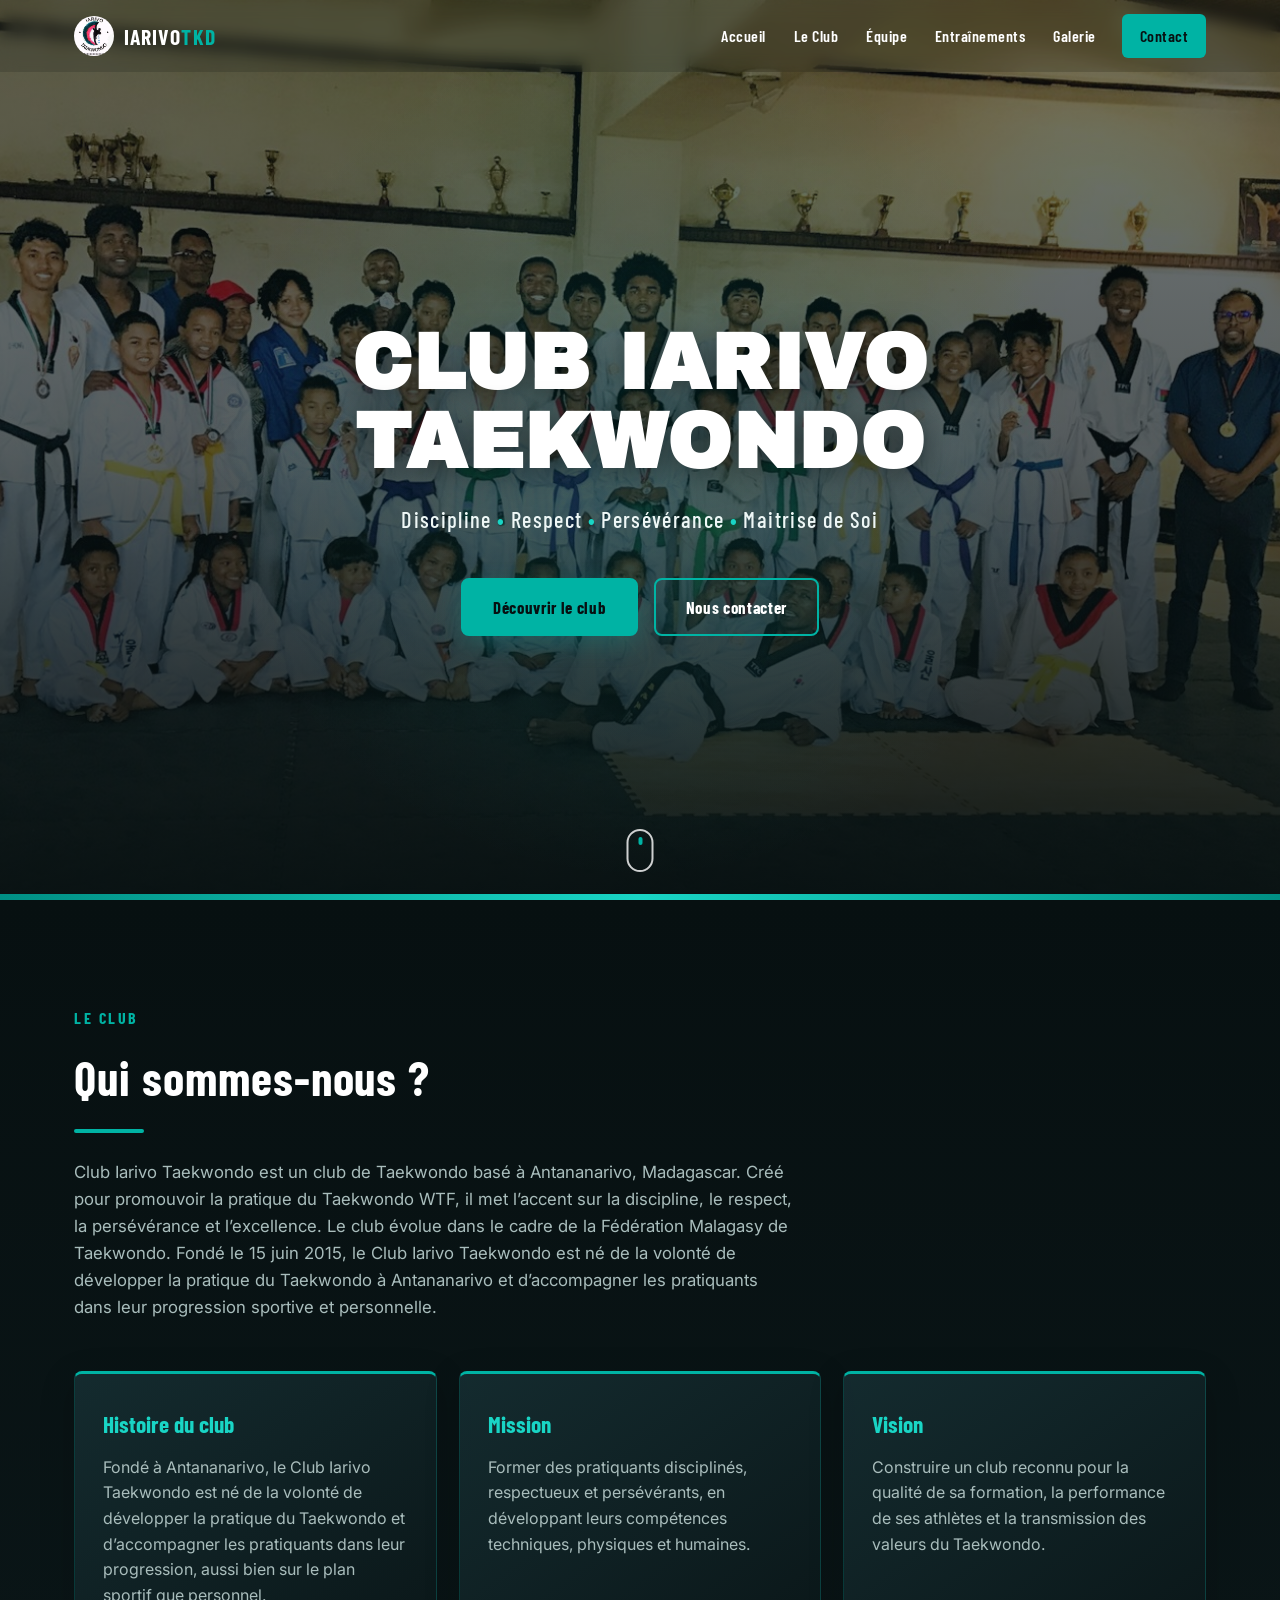
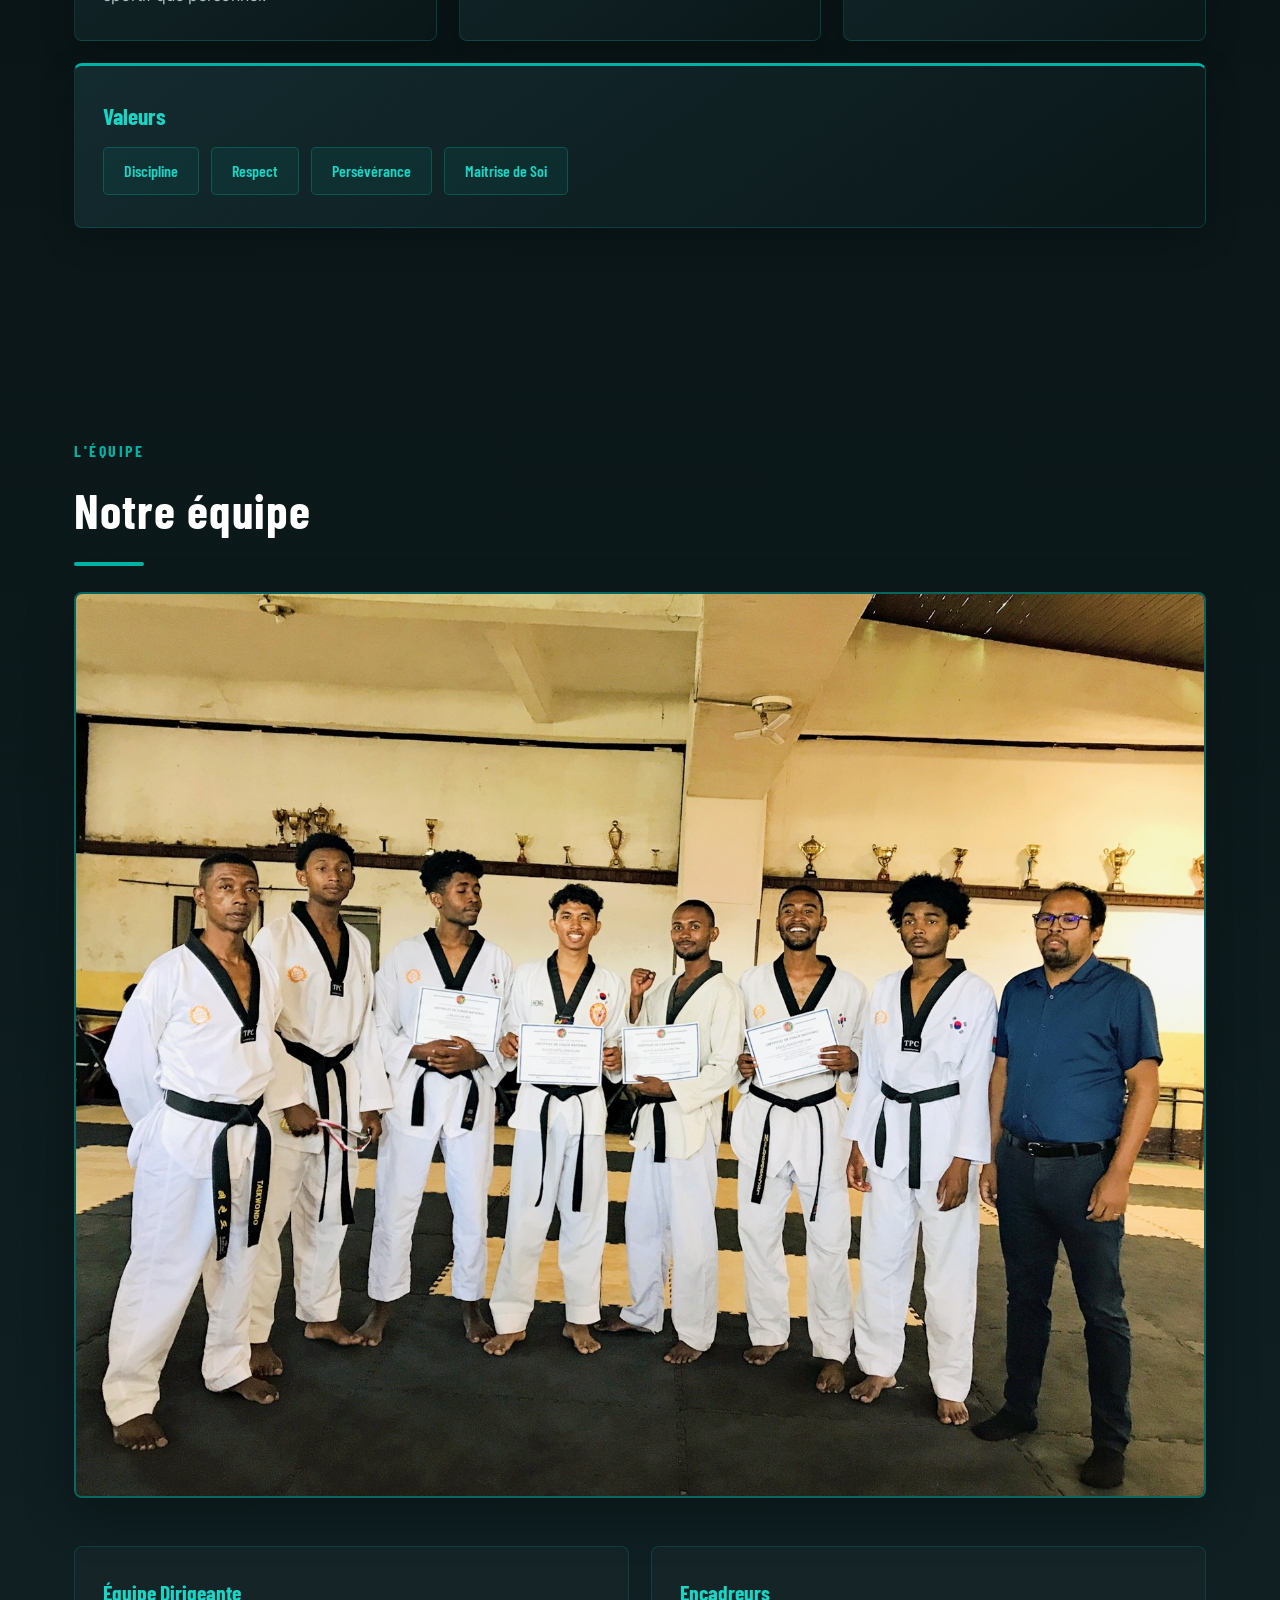
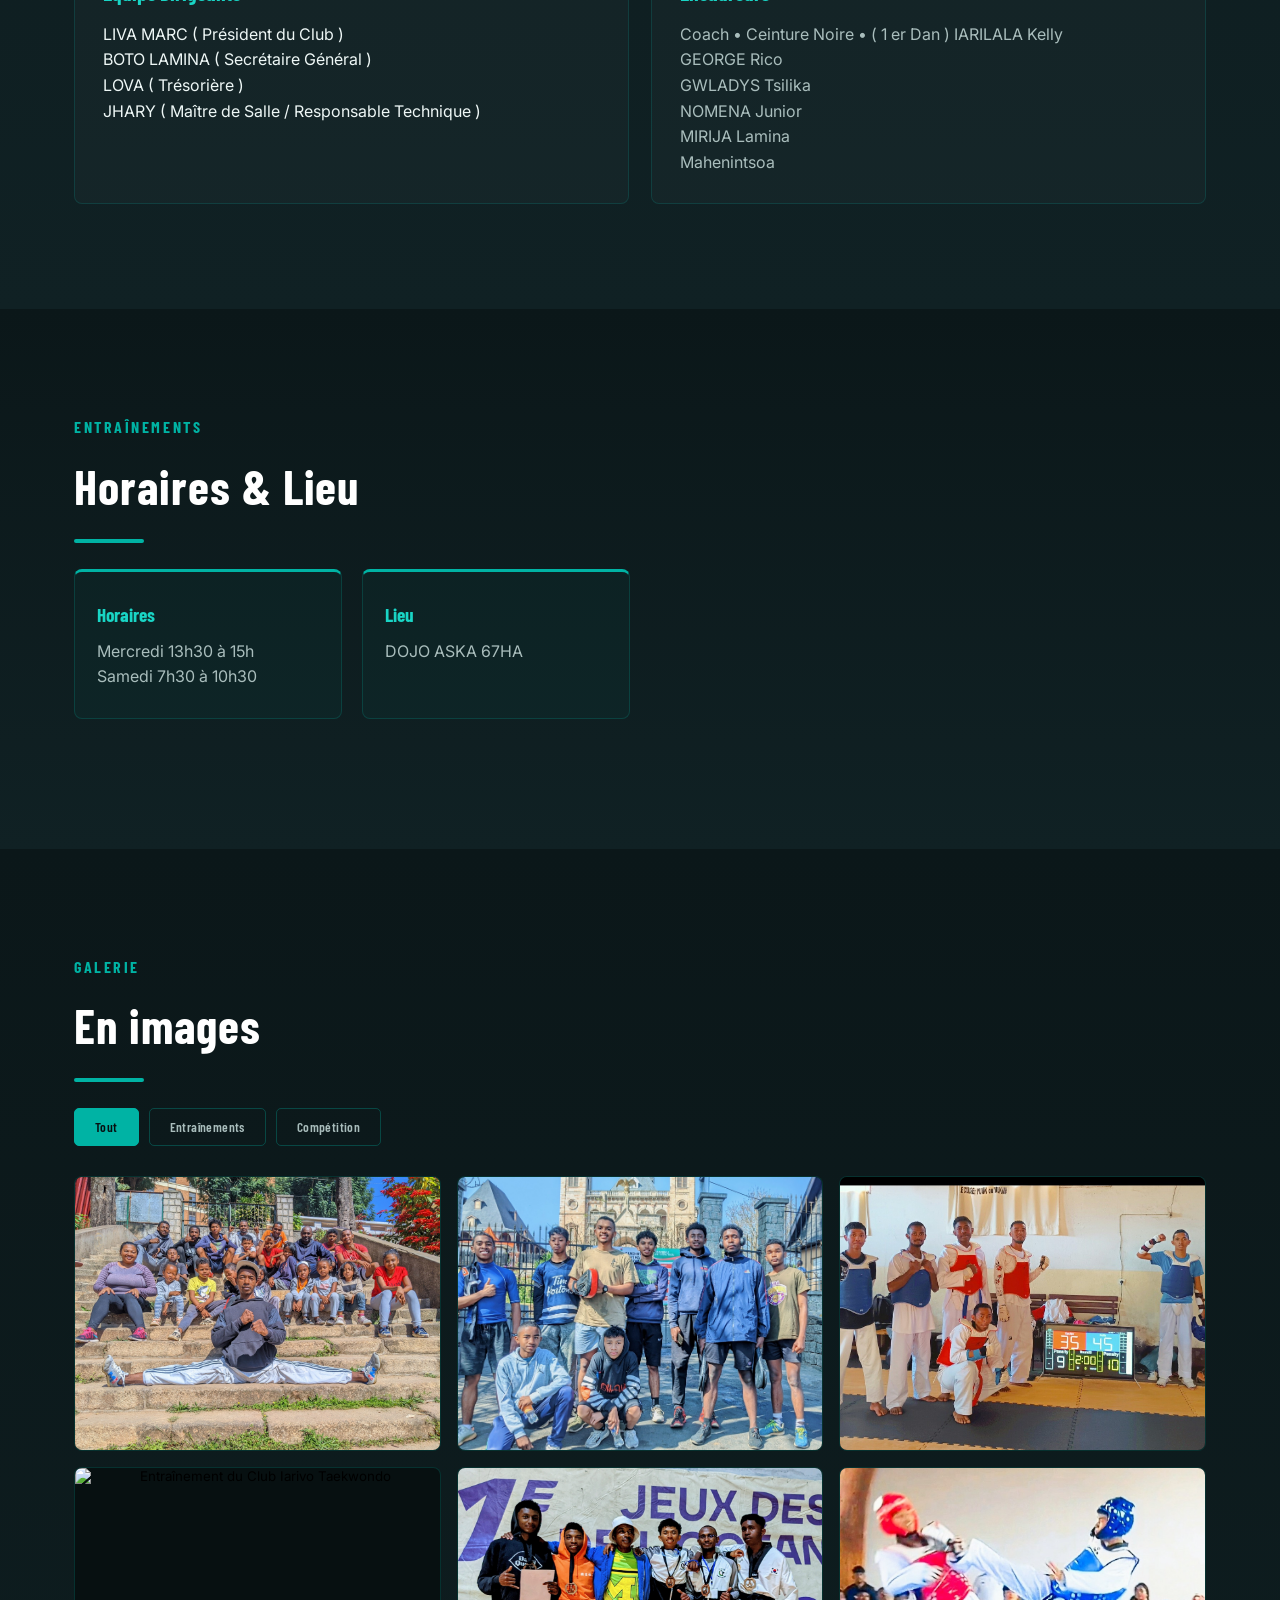
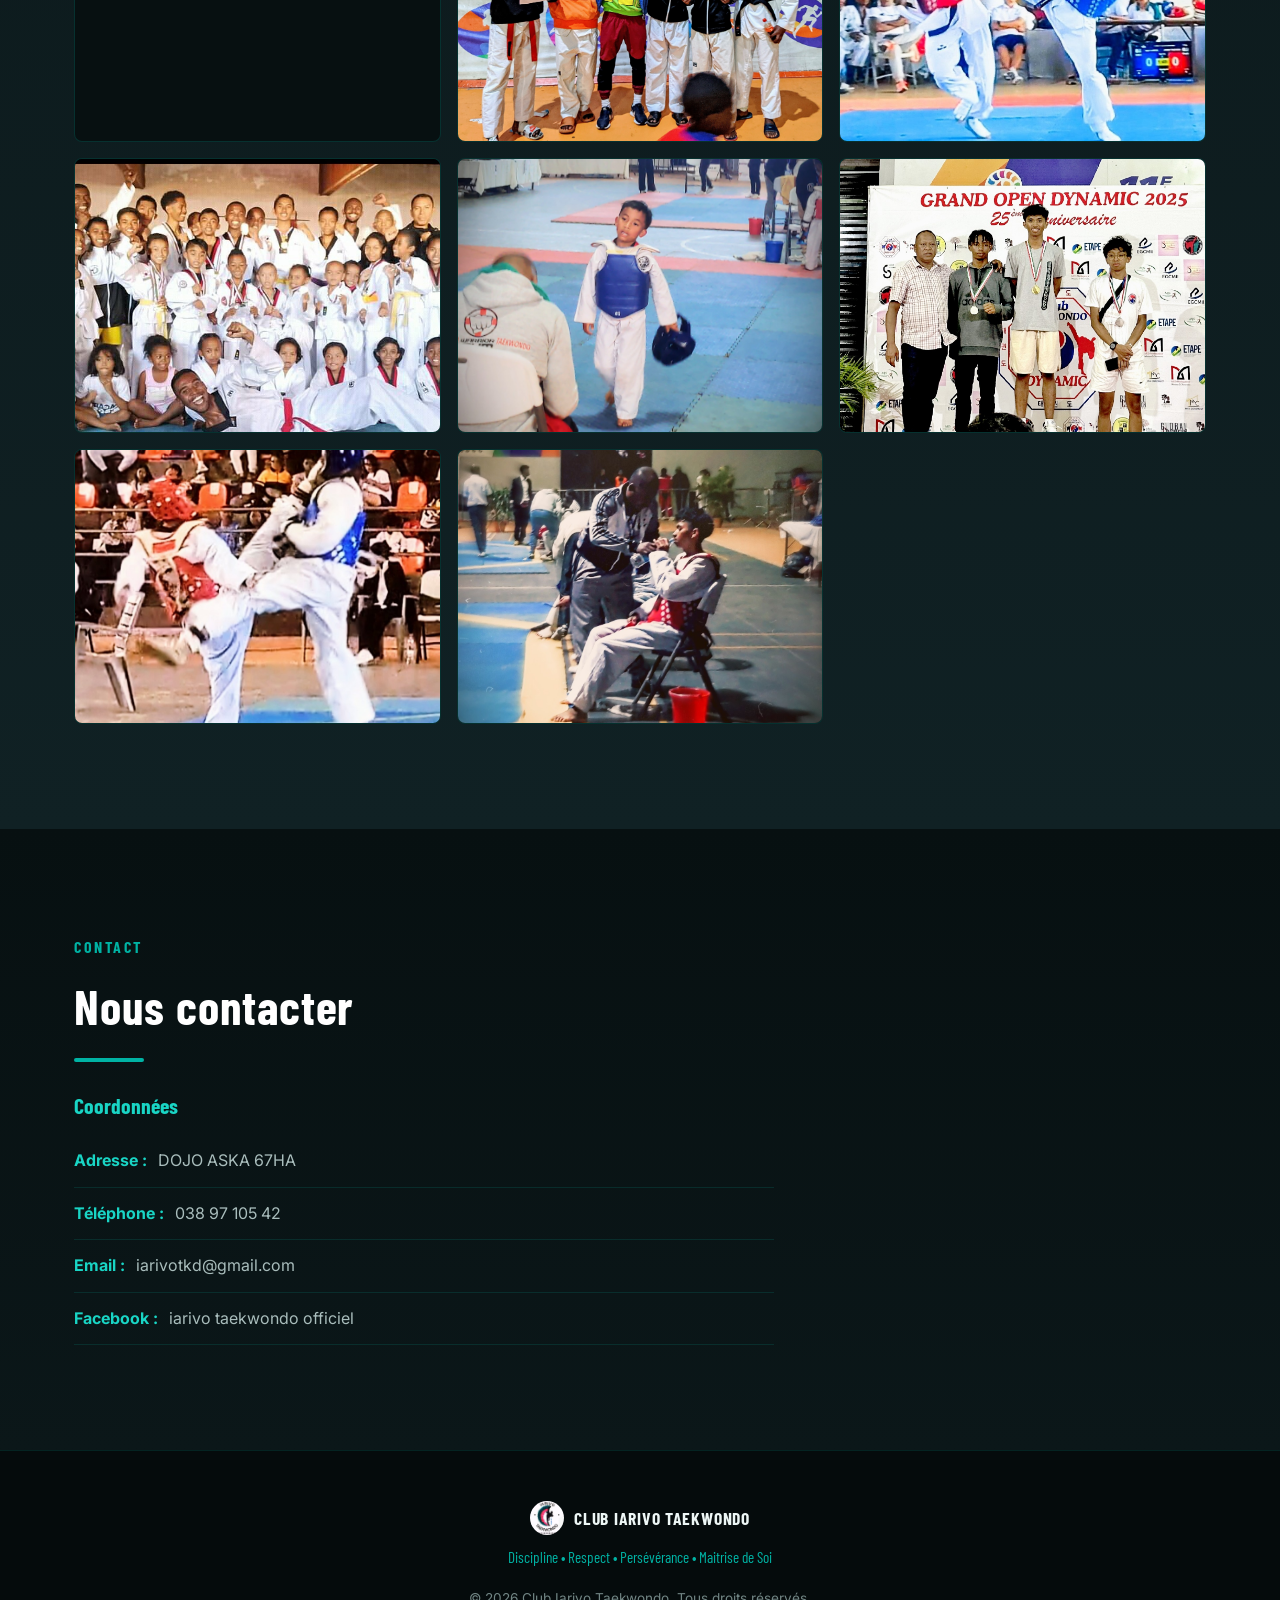
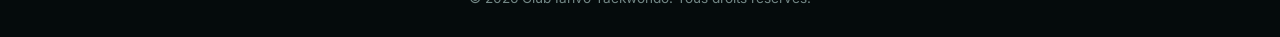
==== index.html @ f0c20f99 "Update index.html" ====
<!DOCTYPE html>
<html lang="fr">

<head>
<meta charset="UTF-8">
<meta name="viewport" content="width=device-width, initial-scale=1.0">
<title>Club Iarivo Taekwondo — Discipline, Respect, Persévérance, Excellence</title>
<meta name="description" content="Club Iarivo Taekwondo : entraînements, équipe et galerie. Discipline • Respect • Persévérance • Excellence.">
<link rel="icon" type="image/png" href="images/logo.png">
<link rel="preconnect" href="https://fonts.googleapis.com">
<link rel="preconnect" href="https://fonts.gstatic.com" crossorigin>
<link href="https://fonts.googleapis.com/css2?family=Archivo+Black&family=Barlow+Condensed:wght@500;600;700&family=Inter:wght@400;500;600;700&display=swap" rel="stylesheet">
<link rel="stylesheet" href="index.css">
</head>

<body>

<!-- ================= NAVBAR ================= -->
<header class="navbar" id="navbar">

  <div class="navbar__inner">

    <a href="#accueil" class="navbar__brand">
      <img src="logo.jpg" alt="Logo Club Iarivo Taekwondo" class="navbar__logo">
      <span>IARIVO<em>TKD</em></span>
    </a>

    <nav class="navbar__nav" id="navMenu">
      <a href="#accueil" class="nav-link">Accueil</a>
      <a href="#club" class="nav-link">Le Club</a>
      <a href="#equipe" class="nav-link">Équipe</a>
      <a href="#entrainements" class="nav-link">Entraînements</a>
      <a href="#galerie" class="nav-link">Galerie</a>
      <a href="#contact" class="nav-link nav-link--cta">Contact</a>
    </nav>

    <button
      class="navbar__toggle"
      id="navToggle"
      aria-label="Ouvrir le menu"
      aria-expanded="false"
      aria-controls="navMenu"
    >
      <span></span>
      <span></span>
      <span></span>
    </button>

  </div>

</header>

<!-- ================= ACCUEIL ================= -->
<section id="accueil" class="hero">

  <div class="hero__media">
    <img
      src="4.jpg"
      alt="Athlète du Club Iarivo Taekwondo"
      class="hero__img"
    >
    <div class="hero__overlay"></div>
    <div class="hero__stripe"></div>
  </div>

  <div class="hero__content">

    
    <h1 class="hero__title">
      CLUB IARIVO<br>
      TAEKWONDO
    </h1>

    <p class="hero__slogan">
      Discipline
      <span>•</span>
      Respect
      <span>•</span>
      Persévérance
      <span>•</span>
      Maitrise de Soi
    </p>

    <div class="hero__actions">
      <a href="#club" class="btn btn--primary">
        Découvrir le club
      </a>

      <a href="#contact" class="btn btn--outline">
        Nous contacter
      </a>
    </div>

  </div>

  <a
    href="#club"
    class="hero__scroll"
    aria-label="Défiler vers la section suivante"
  >
    <span></span>
  </a>

</section>

<!-- ================= LE CLUB ================= -->
<section id="club" class="section">

  <div class="container">

    <p class="eyebrow">Le club</p>

    <h2 class="section__title">
      Qui sommes-nous ?
    </h2>

    <p class="section__lead">
      Club Iarivo Taekwondo est un club de Taekwondo basé à Antananarivo, Madagascar. Créé pour promouvoir la pratique du Taekwondo WTF, il met l’accent sur la discipline, le respect, la persévérance et l’excellence. Le club évolue dans le cadre de la Fédération Malagasy de Taekwondo.
      
                
Fondé le 15 juin 2015, le Club Iarivo Taekwondo est né de la volonté de développer la pratique du Taekwondo à Antananarivo et d’accompagner les pratiquants dans leur progression sportive et personnelle.
    </p>

    <div class="club-grid">

      <article class="club-card">

        <h3 class="club-card__title">
          Histoire du club
        </h3>

        <p>
          Fondé à Antananarivo, le Club Iarivo Taekwondo est né de la volonté de développer la pratique du Taekwondo et d’accompagner les pratiquants dans leur progression, aussi bien sur le plan sportif que personnel.

        </p>

      </article>


      <article class="club-card">

        <h3 class="club-card__title">
          Mission
        </h3>

        <p>
      Former des pratiquants disciplinés, respectueux et persévérants, en développant leurs compétences techniques, physiques et humaines.
        </p>

      </article>


      <article class="club-card">

        <h3 class="club-card__title">
          Vision
        </h3>

        <p>
     Construire un club reconnu pour la qualité de sa formation, la performance de ses athlètes et la transmission des valeurs du Taekwondo.
        </p>

      </article>


      <article class="club-card club-card--wide">

        <h3 class="club-card__title">
          Valeurs
        </h3>

        <ul class="values-list">
          <li>Discipline</li>
          <li>Respect</li>
          <li>Persévérance</li>
          <li>Maitrise de Soi</li>
        </ul>

      </article>

    </div>

  </div>

</section>

<!-- ================= ÉQUIPE ================= -->
<section id="equipe" class="section section--dark">

  <div class="container">

    <p class="eyebrow">L'équipe</p>

    <h2 class="section__title">
      Notre équipe
    </h2>


    <div class="team-photo">

      <img
        src="3.jpg"
        alt="Photo de groupe des membres du Club Iarivo Taekwondo"
      >

    </div>


    <div class="team-grid">

      <div class="team-block">

        <h3 class="team-block__title">
          Équipe Dirigeante
        </h3>

     LIVA MARC  ( Président du Club ) <br>
BOTO LAMINA  ( Secrétaire Général ) <br>
LOVA ( Trésorière ) <br>
JHARY ( Maître de Salle / Responsable Technique )
        </p>

      </div>


      <div class="team-block">

        <h3 class="team-block__title">
          Encadreurs
        </h3>

        <p>
        Coach • Ceinture Noire • ( 1 er Dan )
        IARILALA Kelly <br>
        GEORGE Rico<br>
        GWLADYS Tsilika <br>
        NOMENA Junior<br>
        MIRIJA Lamina <br>
        Mahenintsoa <br>
        </p>

      </div>

    </div>

  </div>

</section>

<!-- ================= ENTRAÎNEMENTS ================= -->
<section id="entrainements" class="section section--dark">

  <div class="container">

    <p class="eyebrow">
      Entraînements
    </p>

    <h2 class="section__title">
      Horaires & Lieu
    </h2>


    <div class="schedule-grid">

      


      <div class="schedule-card">

        <h3 class="schedule-card__title">
          Horaires
        </h3>

        <p>
          Mercredi 13h30 à 15h <br>
          Samedi 7h30 à 10h30
        </p>

      </div>


      <div class="schedule-card">

        <h3 class="schedule-card__title">
          Lieu
        </h3>

        <p>
          DOJO ASKA 67HA 
        </p>

      </div>

    </div>
  

  </div>

</section>

<!-- ================= GALERIE ================= -->
<section id="galerie" class="section section--dark">

  <div class="container">

    <p class="eyebrow">
      Galerie
    </p>

    <h2 class="section__title">
      En images
    </h2>


    <div class="gallery-filters" id="galleryFilters">

      <button
        class="filter-btn is-active"
        data-filter="all"
      >
        Tout
      </button>

      <button
        class="filter-btn"
        data-filter="entrainements"
      >
        Entraînements
      </button>

      

      <button
        class="filter-btn"
        data-filter="competition"
      >
       Compétition
      </button>

    </div>


    <div class="gallery-grid" id="galleryGrid">

      <button
        class="gallery-item"
        data-category="entrainements"
      >

        <img
          src="1.jpg"
          alt="Entraînement du Club Iarivo Taekwondo"
        >

      </button>


      <button
        class="gallery-item"
        data-category="entrainements"
      >

        <img
          src="2.jpg"
          alt="Entraînement du Club Iarivo Taekwondo"
        >

      </button>
      
      
      <button
        class="gallery-item"
        data-category="entrainements"
      >

        <img
          src="7.jpg"
          alt="Entraînement du Club Iarivo Taekwondo"
        >

      </button>

   <button
        class="gallery-item"
        data-category="entrainements"
      >

        <img
          src="8.jpg"
          alt="Entraînement du Club Iarivo Taekwondo"
        >

      </button>
   
   



      <button
        class="gallery-item"
        data-category="competition"
      >

        <img
          src="6.jpg"
          alt="competition du Club Iarivo Taekwondo"
        >

      </button>
      
      <button
        class="gallery-item"
        data-category="competition"
      >

        <img
          src="9.jpg"
          alt="competition du Club Iarivo Taekwondo"
        >

      </button>
      
      <button
        class="gallery-item"
        data-category="competition"
      >

        <img
          src="10.jpg"
          alt="competition du Club Iarivo Taekwondo"
        >

      </button>
      
      
      <button
        class="gallery-item"
        data-category="competition"
      >

        <img
          src="11.jpg"
          alt="competition du Club Iarivo Taekwondo"
        >

      </button>
      
      
      
      <button
        class="gallery-item"
        data-category="competition"
      >

        <img
          src="12.jpg"
          alt="competition du Club Iarivo Taekwondo"
        >

      </button>
      
      
      
      <button
        class="gallery-item"
        data-category="competition"
      >

        <img
          src="13.jpg"
          alt="competition du Club Iarivo Taekwondo"
        >

      </button>
      
      
      <button
        class="gallery-item"
        data-category="competition"
      >

        <img
          src="14.jpg"
          alt="competition du Club Iarivo Taekwondo"
        >

      </button>
      

    </div>

  </div>

</section>

<!-- ================= LIGHTBOX ================= -->
<div
  class="lightbox"
  id="lightbox"
  aria-hidden="true"
>

  <button
    class="lightbox__close"
    id="lightboxClose"
    aria-label="Fermer la galerie"
  >
    &times;
  </button>

  <button
    class="lightbox__nav lightbox__nav--prev"
    id="lightboxPrev"
    aria-label="Image précédente"
  >
    &#10094;
  </button>

  <img
    src=""
    alt=""
    class="lightbox__img"
    id="lightboxImg"
  >

  <button
    class="lightbox__nav lightbox__nav--next"
    id="lightboxNext"
    aria-label="Image suivante"
  >
    &#10095;
  </button>

</div>

<!-- ================= CONTACT ================= -->
<section id="contact" class="section">

  <div class="container">

    <p class="eyebrow">
      Contact
    </p>

    <h2 class="section__title">
      Nous contacter
    </h2>


    <div class="contact-grid">

      <div class="contact-info">

        <h3 class="team-block__title">
          Coordonnées
        </h3>

        <ul class="contact-list">

          <li>
            <strong>Adresse :</strong>
            DOJO ASKA 67HA
          </li>

          <li>
            <strong>Téléphone :</strong>
            038 97 105 42
          </li>

          <li>
            <strong>Email :</strong>
            iarivotkd@gmail.com
          </li>

          <li>
            <strong>Facebook :</strong>
            iarivo taekwondo officiel
          </li>

        </ul>

      </div>

    </div>

  </div>

</section>

<!-- ================= FOOTER ================= -->
<footer class="footer">

  <div class="container footer__inner">

    <div class="footer__brand">

      <img
        src="logo.jpg"
        alt="Logo Club Iarivo Taekwondo"
        class="footer__logo"
      >

      <span>
        CLUB IARIVO TAEKWONDO
      </span>

    </div>


    <p class="footer__slogan">
      Discipline • Respect • Persévérance • Maitrise de Soi
    </p>


    <p class="footer__copy">
      &copy;
      <span id="year"></span>
      Club Iarivo Taekwondo.
      Tous droits réservés.
    </p>

  </div>

</footer>

<script src="index.js"></script>

</body>
</html>
---- index.css ----
/* =========================================================
CLUB IARIVO TAEKWONDO
MODERN TEAL / BLACK DESIGN
CSS PUR — SANS BOOTSTRAP
========================================================= */

:root{
    --black:#071011;
    --black-2:#0b1719;
    --dark:#102124;
    --dark-2:#152c30;
    
    --teal:#00b3a4;
    --teal-light:#19d5c5;
    --teal-dark:#008f84;
    
    --white:#ffffff;
    --off-white:#eef7f6;
    --gray:#a9bdbc;
    --border:rgba(0,179,164,.22);
    
    --font-display:'Archivo Black','Barlow Condensed',sans-serif;
    --font-heading:'Barlow Condensed',sans-serif;
    --font-body:'Inter',sans-serif;
    
    --container:1180px;
    --radius:8px;
    --ease:cubic-bezier(.22,.8,.32,1);
    }
    
    /* =========================================================
    RESET
    ========================================================= */
    
    *,
    *::before,
    *::after{
    box-sizing:border-box;
    }
    
    html{
    scroll-behavior:smooth;
    scroll-padding-top:90px;
    }
    
    body{
    margin:0;
    font-family:var(--font-body);
    background:var(--black);
    color:var(--white);
    line-height:1.6;
    -webkit-font-smoothing:antialiased;
    }
    
    img{
    max-width:100%;
    display:block;
    }
    
    a{
    color:inherit;
    text-decoration:none;
    }
    
    ul{
    list-style:none;
    margin:0;
    padding:0;
    }
    
    button,
    input,
    select,
    textarea{
    font-family:inherit;
    }
    
    button{
    cursor:pointer;
    }
    
    :focus-visible{
    outline:3px solid var(--teal-light);
    outline-offset:3px;
    }
    
    .container{
    width:100%;
    max-width:var(--container);
    margin:0 auto;
    padding:0 24px;
    }
    
    /* =========================================================
    BUTTONS
    ========================================================= */
    
    .btn{
    display:inline-flex;
    align-items:center;
    justify-content:center;
    
    gap:8px;
    
    padding:14px 30px;
    
    font-family:var(--font-heading);
    font-size:1.05rem;
    font-weight:700;
    
    letter-spacing:.04em;
    
    border:2px solid transparent;
    border-radius:var(--radius);
    
    transition:
    transform .25s var(--ease),
    background .25s var(--ease),
    color .25s var(--ease),
    border-color .25s var(--ease),
    box-shadow .25s var(--ease);
    }
    
    .btn:hover{
    transform:translateY(-3px);
    }
    
    .btn--primary{
    background:var(--teal);
    color:var(--black);
    
    border-color:var(--teal);
    
    box-shadow:
    0 8px 25px rgba(0,179,164,.22);
    }
    
    .btn--primary:hover{
    background:var(--teal-light);
    border-color:var(--teal-light);
    
    box-shadow:
    0 12px 32px rgba(0,179,164,.32);
    }
    
    .btn--outline{
    background:rgba(0,179,164,.04);
    color:var(--white);
    
    border-color:var(--teal);
    }
    
    .btn--outline:hover{
    background:var(--teal);
    color:var(--black);
    }
    
    /* =========================================================
    NAVBAR
    ========================================================= */
    
    .navbar{
    position:fixed;
    
    top:0;
    left:0;
    right:0;
    
    z-index:500;
    
    background:rgba(7,16,17,.15);
    
    backdrop-filter:blur(8px);
    
    transition:
    background .3s var(--ease),
    box-shadow .3s var(--ease);
    }
    
    .navbar.is-scrolled{
    background:rgba(7,16,17,.94);
    
    box-shadow:
    0 5px 30px rgba(0,0,0,.35);
    
    border-bottom:
    1px solid rgba(0,179,164,.15);
    }
    
    .navbar__inner{
    max-width:var(--container);
    
    margin:0 auto;
    
    padding:14px 24px;
    
    display:flex;
    align-items:center;
    justify-content:space-between;
    }
    
    .navbar__brand{
    display:flex;
    align-items:center;
    
    gap:10px;
    
    font-family:var(--font-heading);
    
    font-weight:700;
    
    font-size:1.35rem;
    
    letter-spacing:.05em;
    
    color:var(--white);
    }
    
    .navbar__brand em{
    color:var(--teal);
    
    font-style:normal;
    }
    
    .navbar__logo{
    width:40px;
    height:40px;
    border-radius: 30px;
    
    object-fit:contain;
    }
    
    .navbar__nav{
    display:flex;
    align-items:center;
    
    gap:24px;
    }
    
    .nav-link{
    position:relative;
    
    padding:8px 2px;
    
    font-family:var(--font-heading);
    
    font-size:1rem;
    font-weight:600;
    
    letter-spacing:.03em;
    
    color:var(--white);
    
    transition:color .2s ease;
    }
    
    .nav-link:hover{
    color:var(--teal-light);
    }
    
    .nav-link::after{
    content:"";
    
    position:absolute;
    
    left:0;
    bottom:0;
    
    width:0;
    height:2px;
    
    background:var(--teal);
    
    transition:width .25s var(--ease);
    }
    
    .nav-link:hover::after{
    width:100%;
    }
    
    .nav-link--cta{
    padding:9px 18px;
    
    background:var(--teal);
    
    color:var(--black);
    
    border-radius:6px;
    }
    
    .nav-link--cta:hover{
    color:var(--black);
    
    background:var(--teal-light);
    }
    
    .nav-link--cta::after{
    display:none;
    }
    
    /* =========================================================
    MOBILE MENU
    ========================================================= */
    
    .navbar__toggle{
    display:none;
    
    width:42px;
    height:42px;
    
    padding:0;
    
    flex-direction:column;
    justify-content:center;
    align-items:center;
    
    gap:5px;
    
    border:1px solid rgba(0,179,164,.4);
    
    border-radius:6px;
    
    background:rgba(0,179,164,.06);
    }
    
    .navbar__toggle span{
    width:25px;
    height:2px;
    
    background:var(--teal);
    
    transition:
    transform .25s var(--ease),
    opacity .25s var(--ease);
    }
    
    .navbar__toggle.is-open span:nth-child(1){
    transform:translateY(7px) rotate(45deg);
    }
    
    .navbar__toggle.is-open span:nth-child(2){
    opacity:0;
    }
    
    .navbar__toggle.is-open span:nth-child(3){
    transform:translateY(-7px) rotate(-45deg);
    }
    
    /* =========================================================
    HERO
    ========================================================= */
    
    .hero{
    position:relative;
    
    min-height:100vh;
    
    display:flex;
    
    align-items:center;
    justify-content:center;
    
    overflow:hidden;
    
    background:var(--black);
    }
    
    .hero__media{
    position:absolute;
    
    inset:0;
    }
    
    .hero__img{
    width:100%;
    height:100%;
    
    object-fit:cover;
    
    object-position:center;
    }
    
    .hero__overlay{
    position:absolute;
    
    inset:0;
    
    background:
    linear-gradient(
    180deg,
    rgba(7,16,17,.55) 0%,
    rgba(7,16,17,.68) 50%,
    rgba(7,16,17,.97) 100%
    );
    }
    
    .hero__media::after{
    content:"";
    
    position:absolute;
    
    inset:0;
    
    background:
    radial-gradient(
    circle at center,
    rgba(0,179,164,.12),
    transparent 55%
    );
    }
    
    .hero__stripe{
    position:absolute;
    
    left:0;
    right:0;
    bottom:0;
    
    height:6px;
    
    background:
    linear-gradient(
    90deg,
    var(--teal-dark),
    var(--teal-light),
    var(--teal-dark)
    );
    }
    
    .hero__content{
    position:relative;
    
    z-index:2;
    
    width:100%;
    
    max-width:900px;
    
    padding:140px 24px 80px;
    
    text-align:center;
    }
    
    .hero__logo{
    width:100px;
    height:100px;
    
    object-fit:contain;
    
    margin:0 auto 26px;
    
    filter:
    drop-shadow(0 0 25px rgba(0,179,164,.25));
    }
    
    .hero__title{
    margin:0 0 20px;
    
    font-family:var(--font-display);
    
    font-size:clamp(2.3rem,6vw,4.8rem);
    
    line-height:1.03;
    
    letter-spacing:.02em;
    
    color:var(--white);
    
    text-shadow:
    0 5px 30px rgba(0,0,0,.5);
    }
    
    .hero__slogan{
    margin:0 0 40px;
    
    font-family:var(--font-heading);
    
    font-size:clamp(1.05rem,2vw,1.4rem);
    
    font-weight:500;
    
    letter-spacing:.06em;
    
    color:var(--off-white);
    }
    
    .hero__slogan span{
    color:var(--teal-light);
    }
    
    .hero__actions{
    display:flex;
    
    flex-wrap:wrap;
    
    justify-content:center;
    
    gap:16px;
    }
    
    .hero__scroll{
    position:absolute;
    
    bottom:28px;
    left:50%;
    
    z-index:3;
    
    width:27px;
    height:43px;
    
    border:2px solid rgba(255,255,255,.8);
    
    border-radius:16px;
    
    transform:translateX(-50%);
    }
    
    .hero__scroll span{
    position:absolute;
    
    top:6px;
    left:50%;
    
    width:4px;
    height:8px;
    
    background:var(--teal);
    
    border-radius:3px;
    
    transform:translateX(-50%);
    
    animation:scrollDot 1.8s infinite;
    }
    
    @keyframes scrollDot{
    
    0%{
    opacity:1;
    top:6px;
    }
    
    70%{
    opacity:0;
    top:24px;
    }
    
    100%{
    opacity:0;
    top:6px;
    }
    
    }
    
    /* =========================================================
    SECTIONS
    ========================================================= */
    
    .section{
    padding:105px 0;
    
    background:
    linear-gradient(
    180deg,
    var(--black),
    var(--black-2)
    );
    }
    
    .section--dark{
    background:
    linear-gradient(
    180deg,
    var(--black-2),
    var(--dark)
    );
    
    color:var(--off-white);
    }
    
    .eyebrow{
    margin:0 0 8px;
    
    font-family:var(--font-heading);
    
    font-size:1rem;
    
    font-weight:700;
    
    letter-spacing:.16em;
    
    text-transform:uppercase;
    
    color:var(--teal);
    }
    
    .section__title{
    position:relative;
    
    margin:0 0 26px;
    
    padding-bottom:18px;
    
    font-family:var(--font-heading);
    
    font-size:clamp(2rem,4vw,3rem);
    
    font-weight:700;
    
    letter-spacing:.02em;
    
    color:var(--white);
    }
    
    .section__title::after{
    content:"";
    
    position:absolute;
    
    left:0;
    bottom:0;
    
    width:70px;
    height:4px;
    
    background:var(--teal);
    
    border-radius:2px;
    }
    
    .section__lead{
    max-width:720px;
    
    margin:0 0 50px;
    
    color:var(--gray);
    
    font-size:1.05rem;
    }
    
    /* =========================================================
    CLUB
    ========================================================= */
    
    .club-grid{
    display:grid;
    
    grid-template-columns:
    repeat(3,1fr);
    
    gap:22px;
    }
    
    .club-card{
    padding:32px 28px;
    
    background:
    linear-gradient(
    145deg,
    rgba(21,44,48,.95),
    rgba(11,23,25,.95)
    );
    
    border:
    1px solid var(--border);
    
    border-top:
    3px solid var(--teal);
    
    border-radius:var(--radius);
    
    box-shadow:
    0 10px 35px rgba(0,0,0,.2);
    
    transition:
    transform .25s var(--ease),
    border-color .25s var(--ease),
    box-shadow .25s var(--ease);
    }
    
    .club-card:hover{
    transform:translateY(-6px);
    
    border-color:
    rgba(0,179,164,.55);
    
    box-shadow:
    0 18px 45px rgba(0,179,164,.09);
    }
    
    .club-card--wide{
    grid-column:span 3;
    }
    
    .club-card__title{
    margin:0 0 12px;
    
    font-family:var(--font-heading);
    
    font-size:1.45rem;
    
    font-weight:700;
    
    color:var(--teal-light);
    }
    
    .club-card p{
    margin:0;
    
    color:var(--gray);
    }
    
    .values-list{
    display:flex;
    
    flex-wrap:wrap;
    
    gap:12px;
    }
    
    .values-list li{
    padding:10px 20px;
    
    background:rgba(0,179,164,.08);
    
    border:1px solid rgba(0,179,164,.3);
    
    border-radius:5px;
    
    font-family:var(--font-heading);
    
    font-weight:600;
    
    color:var(--teal-light);
    }
    
    /* =========================================================
    ÉQUIPE
    ========================================================= */
    
    .team-photo{
    margin-bottom:48px;
    
    overflow:hidden;
    
    border:
    2px solid rgba(0,179,164,.5);
    
    border-radius:var(--radius);
    
    box-shadow:
    0 15px 50px rgba(0,0,0,.3);
    }
    
    .team-photo img{
    width:100%;
    height:auto;
    
    transition:transform .5s var(--ease);
    }
    
    .team-photo:hover img{
    transform:scale(1.02);
    }
    
    .team-grid{
    display:grid;
    
    grid-template-columns:
    repeat(2,1fr);
    
    gap:22px;
    }
    
    .team-block{
    padding:28px;
    
    background:
    rgba(255,255,255,.025);
    
    border:
    1px solid rgba(0,179,164,.18);
    
    border-radius:var(--radius);
    }
    
    .team-block__title{
    margin:0 0 12px;
    
    font-family:var(--font-heading);
    
    font-size:1.35rem;
    
    font-weight:700;
    
    color:var(--teal-light);
    }
    
    .team-block p{
    margin:0;
    
    color:var(--gray);
    }
    
    /* =========================================================
    ENTRAÎNEMENTS
    ========================================================= */
    
    .schedule-grid{
    display:grid;
    
    grid-template-columns:
    repeat(4,1fr);
    
    gap:20px;
    
    margin-bottom:25px;
    }
    
    .schedule-card{
    padding:28px 22px;
    
    background:
    rgba(0,179,164,.045);
    
    border:
    1px solid rgba(0,179,164,.2);
    
    border-top:
    3px solid var(--teal);
    
    border-radius:var(--radius);
    
    transition:
    transform .25s var(--ease),
    background .25s ease;
    }
    
    .schedule-card:hover{
    transform:translateY(-5px);
    
    background:
    rgba(0,179,164,.08);
    }
    
    .schedule-card__title{
    margin:0 0 8px;
    
    font-family:var(--font-heading);
    
    font-size:1.2rem;
    
    color:var(--teal-light);
    }
    
    .schedule-card p{
    margin:0;
    
    color:var(--gray);
    }
    
    .schedule-activities__title{
    margin-top:50px;
    }
    
    .activities-grid{
    display:flex;
    
    flex-wrap:wrap;
    
    gap:12px;
    
    margin-bottom:48px;
    }
    
    .activity-pill{
    padding:10px 20px;
    
    border:
    1px solid rgba(0,179,164,.3);
    
    border-radius:30px;
    
    background:
    rgba(0,179,164,.06);
    
    font-family:var(--font-heading);
    
    font-weight:600;
    
    color:var(--teal-light);
    }
    
    .training-photos{
    display:grid;
    
    grid-template-columns:
    1fr 1fr;
    
    gap:20px;
    }
    
    .training-photos img{
    width:100%;
    
    height:320px;
    
    object-fit:cover;
    
    border-radius:var(--radius);
    
    border:
    1px solid rgba(0,179,164,.2);
    
    transition:
    transform .35s var(--ease),
    filter .35s ease;
    }
    
    .training-photos img:hover{
    transform:scale(1.02);
    
    filter:
    brightness(1.08);
    }
    
    /* =========================================================
    GALERIE
    ========================================================= */
    
    .gallery-filters{
    display:flex;
    
    flex-wrap:wrap;
    
    gap:10px;
    
    margin-bottom:30px;
    }
    
    .filter-btn{
    padding:10px 20px;
    
    border:
    1px solid rgba(0,179,164,.3);
    
    border-radius:5px;
    
    background:transparent;
    
    color:var(--gray);
    
    font-family:var(--font-heading);
    
    font-weight:600;
    
    letter-spacing:.03em;
    
    transition:
    background .2s ease,
    color .2s ease,
    border-color .2s ease;
    }
    
    .filter-btn:hover{
    border-color:var(--teal);
    
    color:var(--teal-light);
    }
    
    .filter-btn.is-active{
    background:var(--teal);
    
    border-color:var(--teal);
    
    color:var(--black);
    }
    
    .gallery-grid{
    display:grid;
    
    grid-template-columns:
    repeat(3,1fr);
    
    gap:16px;
    }
    
    .gallery-item{
    position:relative;
    
    display:block;
    
    padding:0;
    
    border:
    1px solid rgba(0,179,164,.2);
    
    border-radius:var(--radius);
    
    background:var(--black);
    
    aspect-ratio:4 / 3;
    
    overflow:hidden;
    }
    
    .gallery-item img{
    width:100%;
    height:100%;
    
    object-fit:cover;
    
    transition:
    transform .45s var(--ease),
    opacity .3s ease;
    }
    
    .gallery-item:hover img{
    transform:scale(1.07);
    }
    
    .gallery-item.is-hidden{
    display:none;
    }
    
    /* =========================================================
    LIGHTBOX
    ========================================================= */
    
    .lightbox{
    position:fixed;
    
    inset:0;
    
    z-index:1000;
    
    display:flex;
    
    align-items:center;
    justify-content:center;
    
    background:
    rgba(3,9,10,.97);
    
    opacity:0;
    
    visibility:hidden;
    
    transition:
    opacity .25s var(--ease);
    }
    
    .lightbox.is-open{
    opacity:1;
    
    visibility:visible;
    }
    
    .lightbox__img{
    max-width:88vw;
    
    max-height:82vh;
    
    object-fit:contain;
    
    border:
    2px solid var(--teal);
    
    border-radius:5px;
    
    box-shadow:
    0 0 50px rgba(0,179,164,.15);
    }
    
    .lightbox__close{
    position:absolute;
    
    top:20px;
    right:28px;
    
    border:none;
    
    background:none;
    
    color:var(--white);
    
    font-size:2.5rem;
    }
    
    .lightbox__close:hover{
    color:var(--teal);
    }
    
    .lightbox__nav{
    position:absolute;
    
    top:50%;
    
    width:52px;
    height:52px;
    
    transform:translateY(-50%);
    
    border:
    1px solid rgba(0,179,164,.4);
    
    border-radius:50%;
    
    background:
    rgba(0,179,164,.08);
    
    color:var(--white);
    
    font-size:1.4rem;
    
    transition:
    background .2s ease,
    border-color .2s ease;
    }
    
    .lightbox__nav:hover{
    background:var(--teal);
    
    border-color:var(--teal);
    
    color:var(--black);
    }
    
    .lightbox__nav--prev{
    left:20px;
    }
    
    .lightbox__nav--next{
    right:20px;
    }
    
    /* =========================================================
    CONTACT
    ========================================================= */
    
    .contact-grid{
    display:grid;
    
    grid-template-columns:1fr;
    
    gap:30px;
    }
    
    .contact-info{
    max-width:700px;
    }
    
    .contact-list li{
    padding:13px 0;
    
    border-bottom:
    1px solid rgba(0,179,164,.15);
    
    color:var(--gray);
    }
    
    .contact-list strong{
    color:var(--teal-light);
    
    margin-right:7px;
    }
    
    /* =========================================================
    FOOTER
    ========================================================= */
    
    .footer{
    padding:50px 0 28px;
    
    background:#050b0c;
    
    color:var(--off-white);
    
    text-align:center;
    
    border-top:
    1px solid rgba(0,179,164,.15);
    }
    
    .footer__inner{
    display:flex;
    
    flex-direction:column;
    
    align-items:center;
    
    gap:10px;
    }
    
    .footer__brand{
    display:flex;
    
    align-items:center;
    
    gap:10px;
    
    font-family:var(--font-heading);
    
    font-weight:700;
    
    font-size:1.1rem;
    
    letter-spacing:.05em;
    }
    
    .footer__logo{
    width:34px;
    height:34px;
    border-radius: 30px;
    
    object-fit:contain;
    }
    
    .footer__slogan{
    margin:0;
    
    color:var(--teal);
    
    font-family:var(--font-heading);
    
    font-size:.95rem;
    }
    
    .footer__copy{
    margin:8px 0 0;
    
    font-size:.85rem;
    
    color:#718584;
    }
    
    /* =========================================================
    RESPONSIVE
    ========================================================= */
    
    @media (max-width:960px){
    
    .club-grid{
    grid-template-columns:
    repeat(2,1fr);
    }
    
    .club-card--wide{
    grid-column:span 2;
    }
    
    .schedule-grid{
    grid-template-columns:
    repeat(2,1fr);
    }
    
    .gallery-grid{
    grid-template-columns:
    repeat(2,1fr);
    }
    
    }
    
    @media (max-width:760px){
    
    .navbar__nav{
    position:fixed;
    
    top:0;
    right:0;
    
    width:min(80vw,330px);
    
    height:100vh;
    
    padding:90px 35px 40px;
    
    display:flex;
    
    flex-direction:column;
    
    align-items:flex-start;
    
    justify-content:flex-start;
    
    gap:24px;
    
    background:
      rgba(5,11,12,.98);
    
    border-left:
      1px solid rgba(0,179,164,.25);
    
    transform:translateX(100%);
    
    transition:
      transform .3s var(--ease);
    }
    
    .navbar__nav.is-open{
    transform:translateX(0);
    }
    
    .navbar__toggle{
    display:flex;
    }
    
    .club-grid{
    grid-template-columns:1fr;
    }
    
    .club-card--wide{
    grid-column:span 1;
    }
    
    .team-grid{
    grid-template-columns:1fr;
    }
    
    .schedule-grid{
    grid-template-columns:1fr;
    }
    
    .training-photos{
    grid-template-columns:1fr;
    }
    
    .training-photos img{
    height:240px;
    }
    
    .gallery-grid{
    grid-template-columns:
    repeat(2,1fr);
    }
    
    .section{
    padding:75px 0;
    }
    
    .hero__content{
    padding-top:125px;
    }
    
    }
    
    @media (max-width:480px){
    
    .container{
    padding:0 18px;
    }
    
    .navbar__inner{
    padding:12px 18px;
    }
    
    .navbar__brand{
    font-size:1.15rem;
    }
    
    .navbar__logo{
    width:36px;
    height:36px;
    }
    
    .hero__logo{
    width:82px;
    height:82px;
    }
    
    .hero__actions{
    flex-direction:column;
    
    width:100%;
    }
    
    .btn{
    width:100%;
    }
    
    .gallery-grid{
    grid-template-columns:1fr;
    }
    
    .gallery-filters{
    gap:8px;
    }
    
    .filter-btn{
    padding:9px 14px;
    }
    
    .lightbox__nav{
    width:44px;
    height:44px;
    }
    
    .lightbox__nav--prev{
    left:10px;
    }
    
    .lightbox__nav--next{
    right:10px;
    }
    
    }
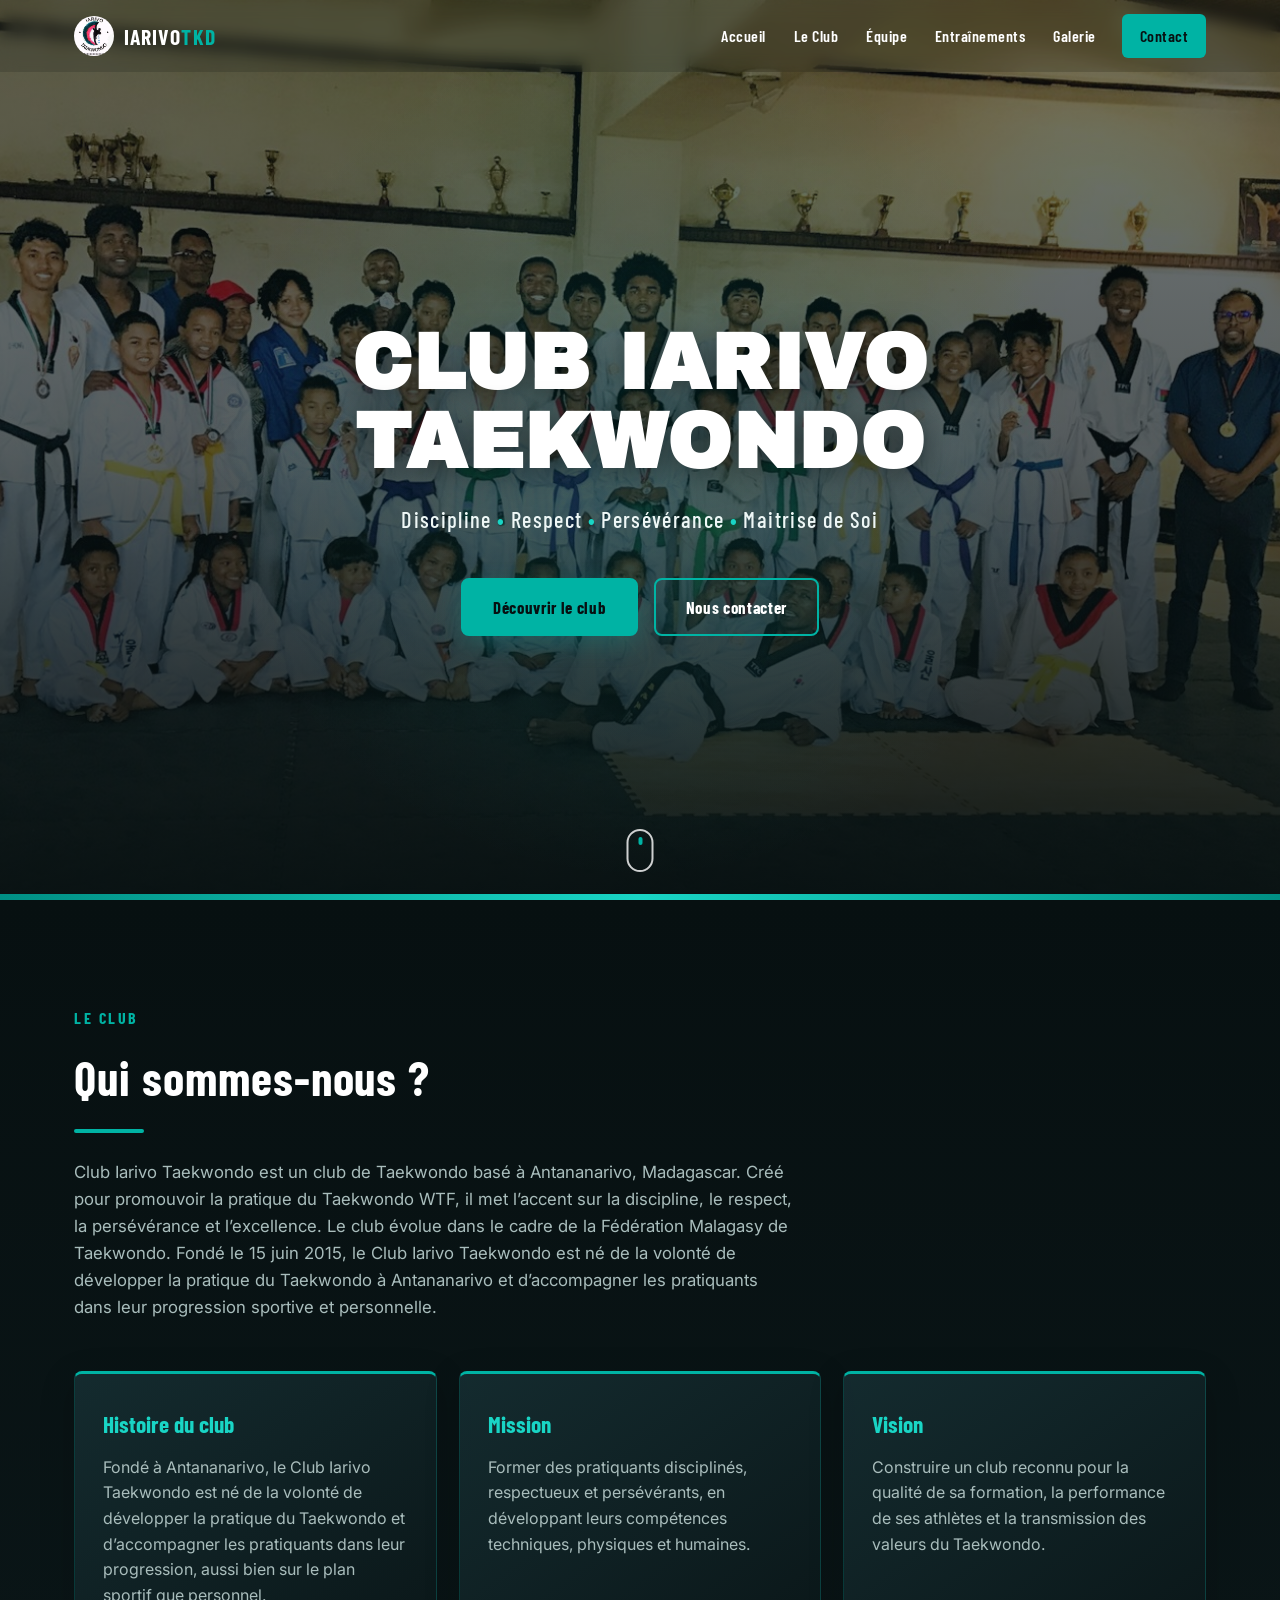
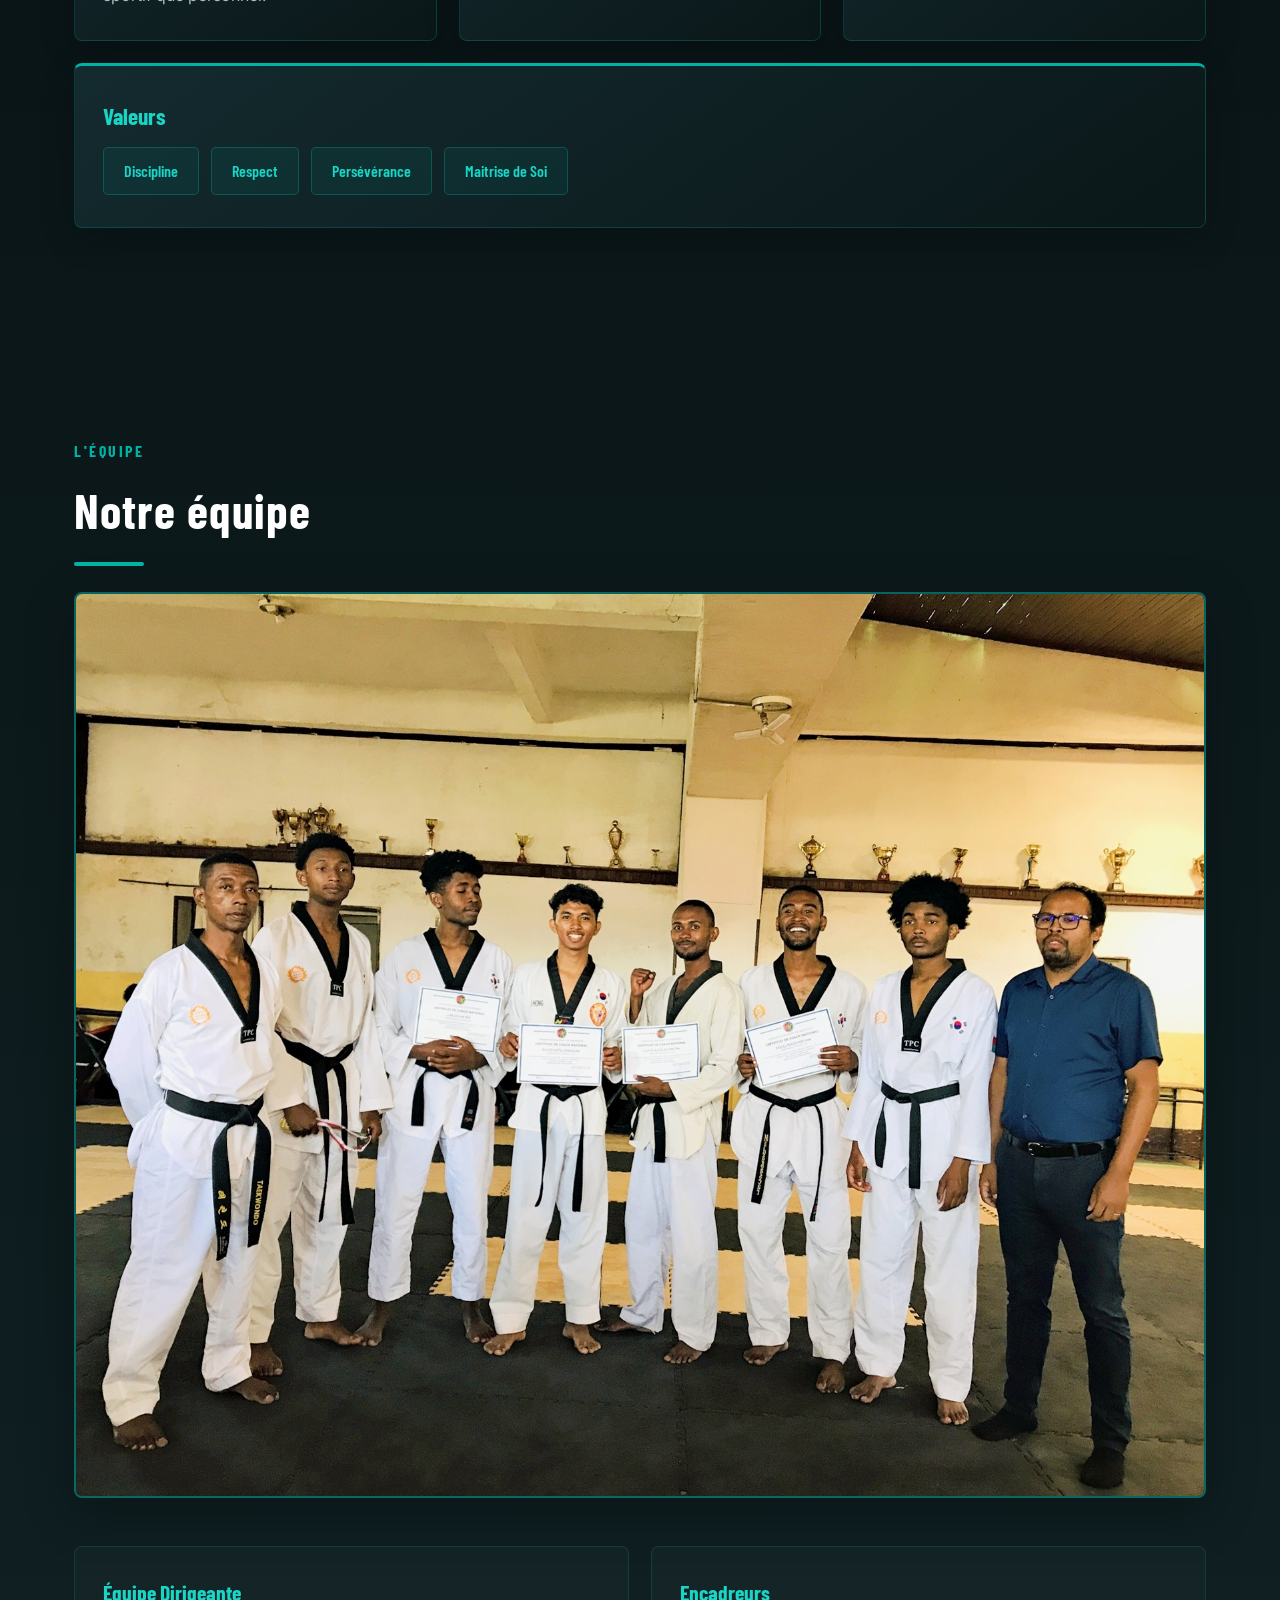
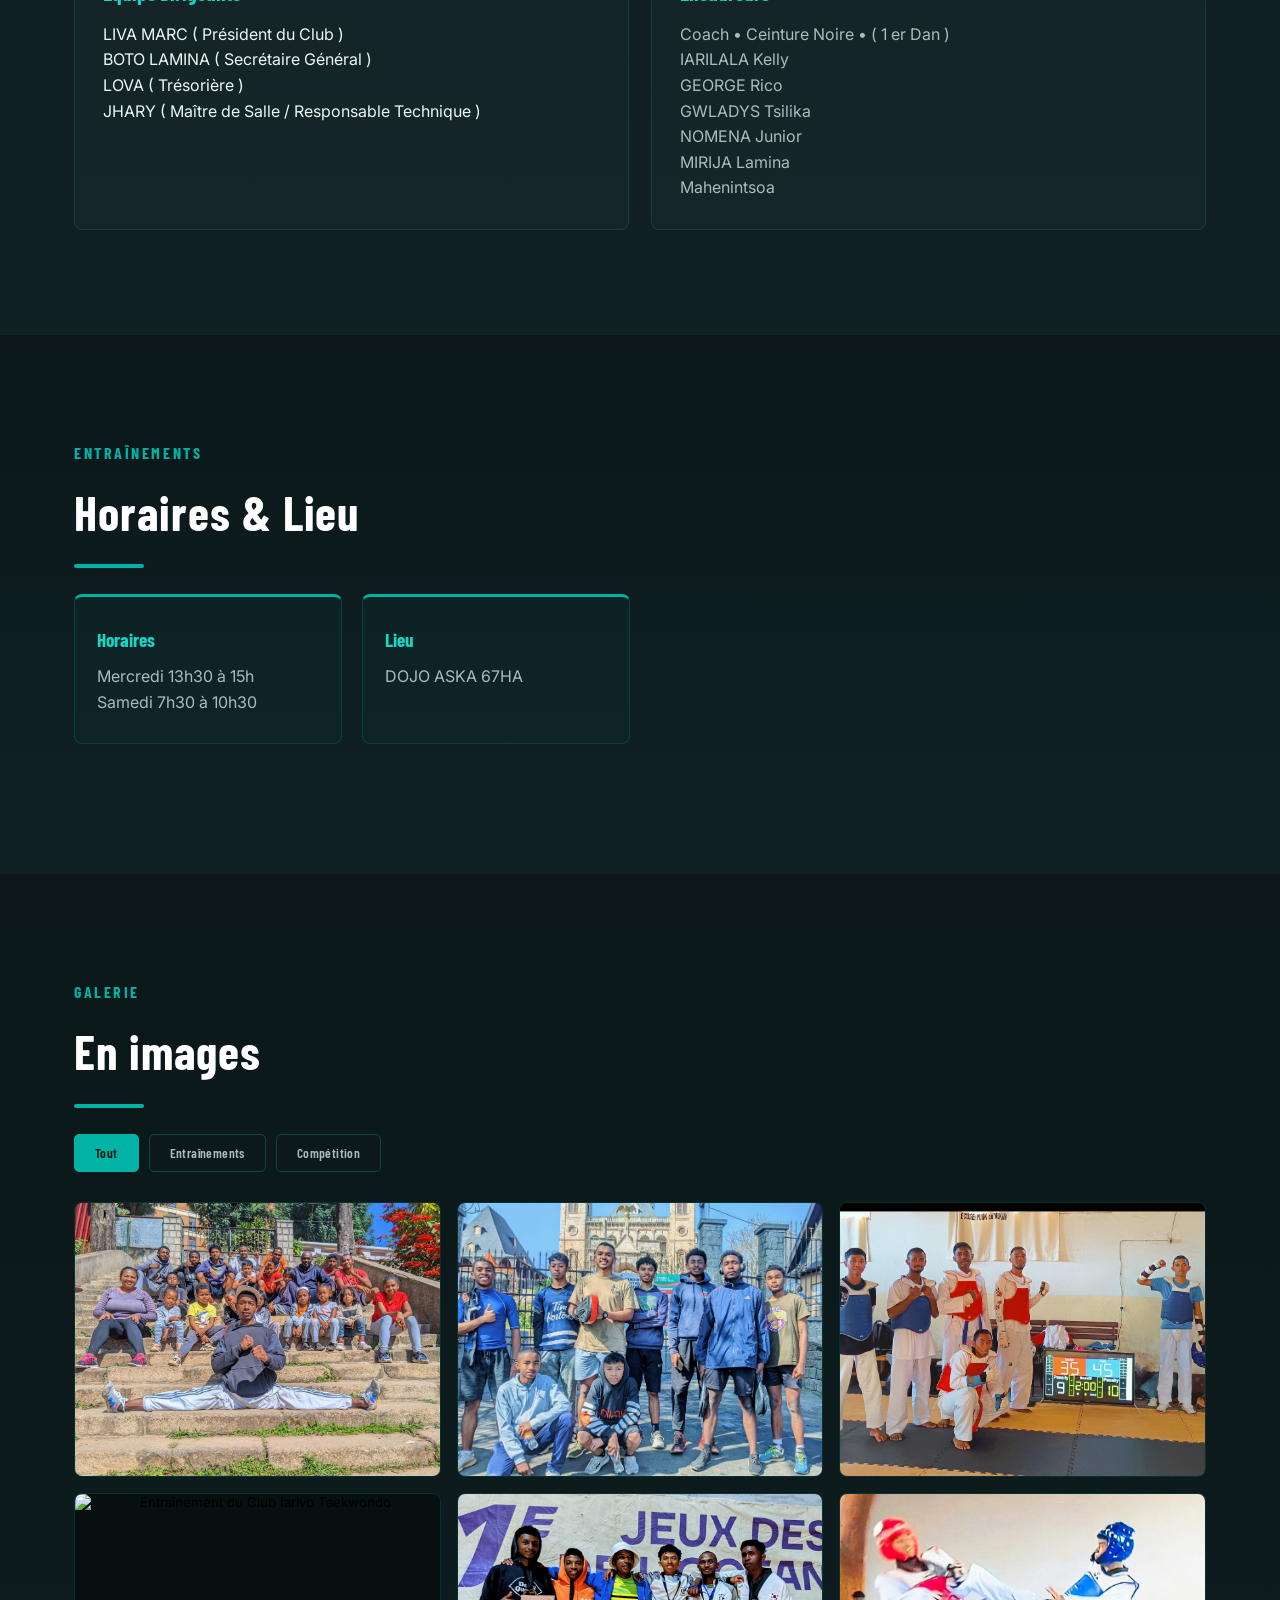
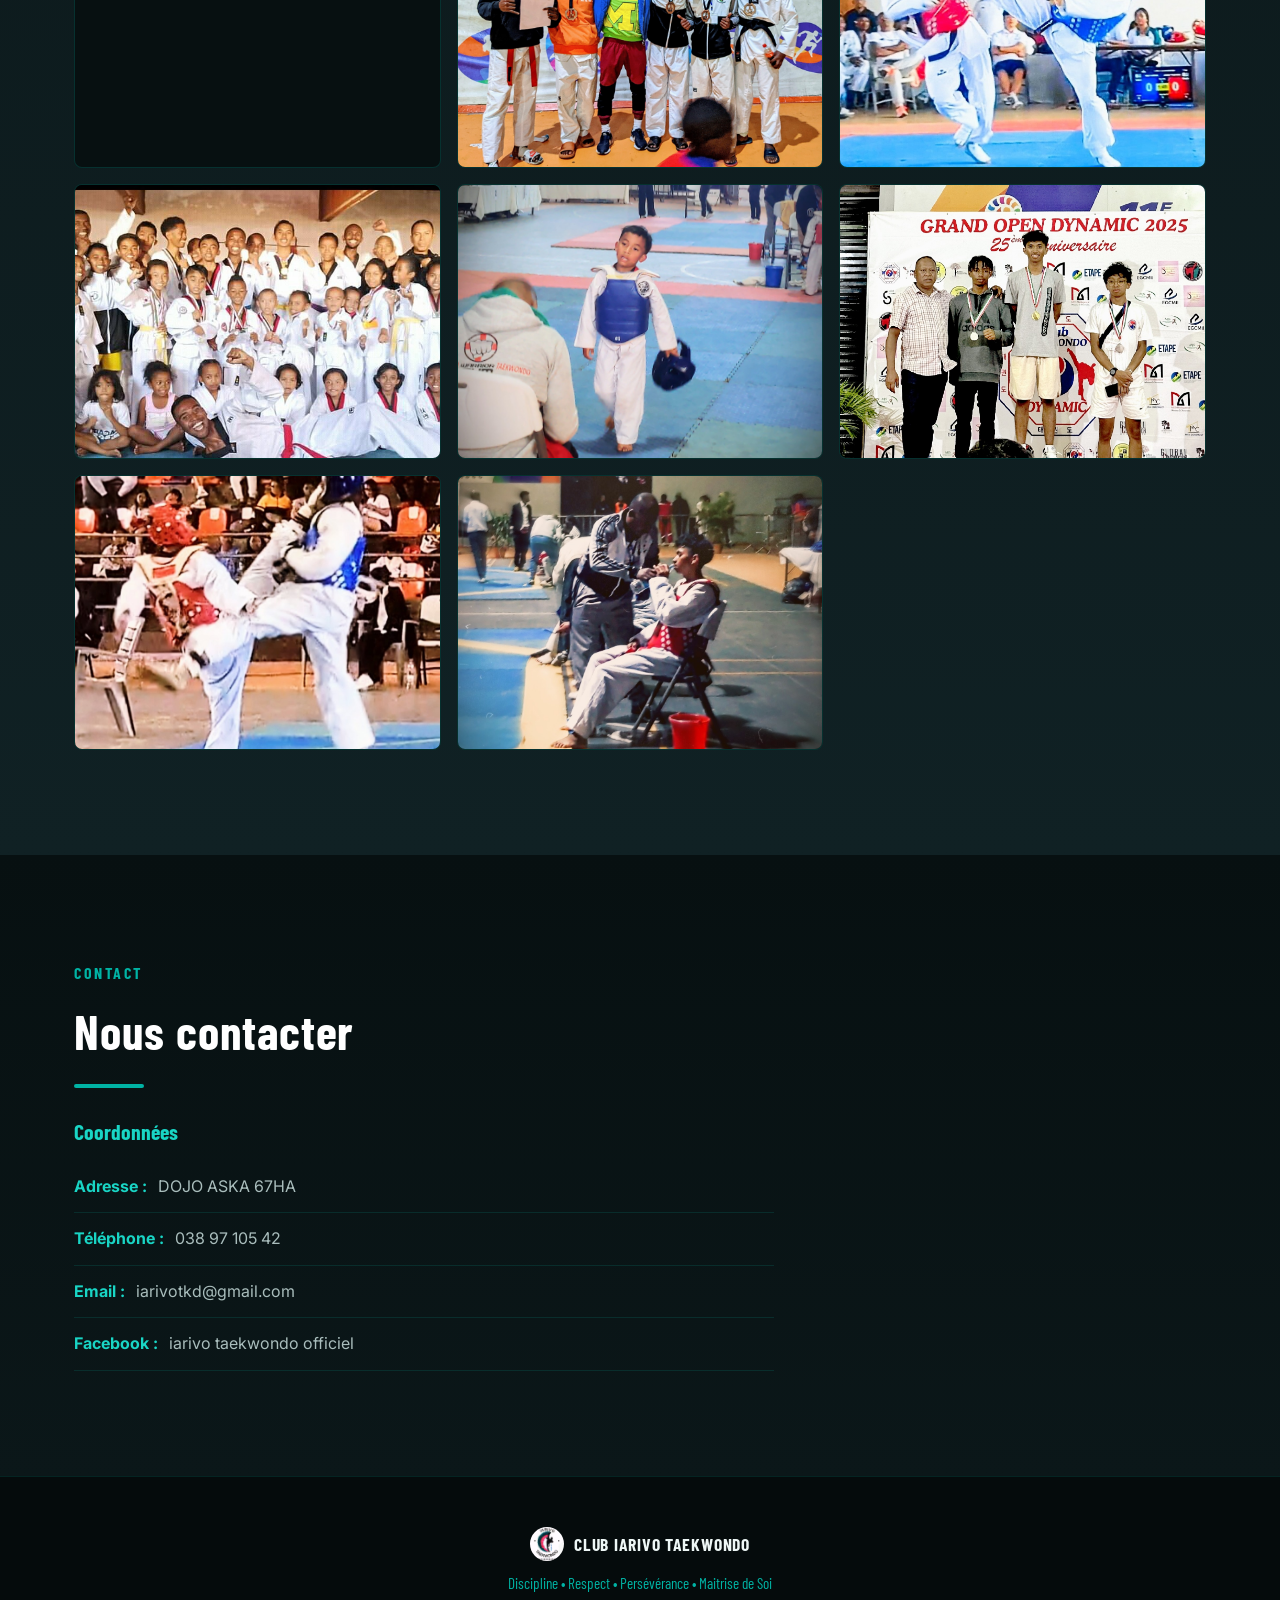
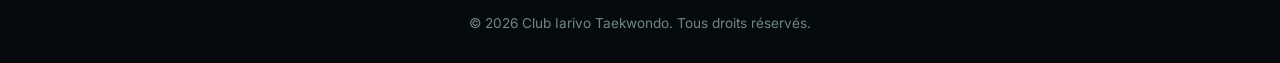
==== commit d63da0dc: "Update index.html" ====
--- a/index.html
+++ b/index.html
@@ -230,7 +230,7 @@
         </h3>
 
         <p>
-        Coach • Ceinture Noire • ( 1 er Dan )
+        Coach • Ceinture Noire • ( 1 er Dan ) <br>
         IARILALA Kelly <br>
         GEORGE Rico<br>
         GWLADYS Tsilika <br>
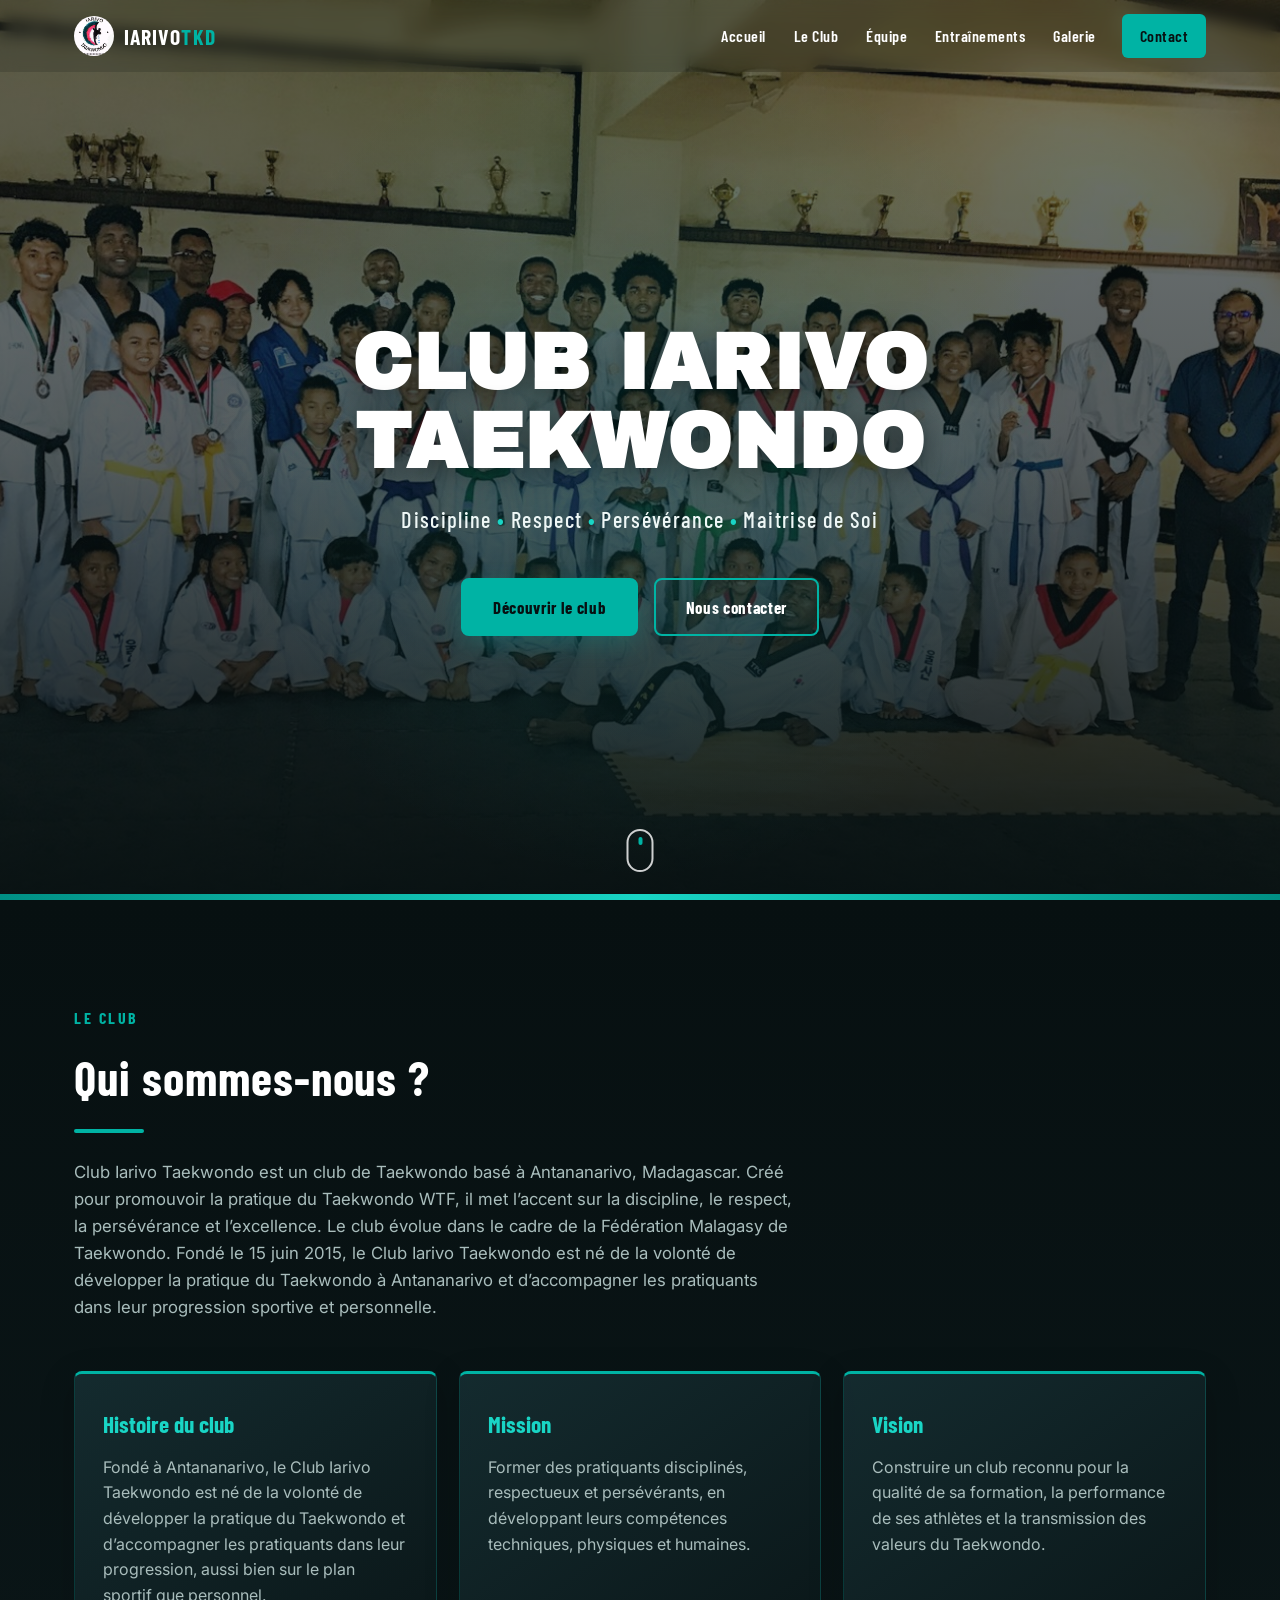
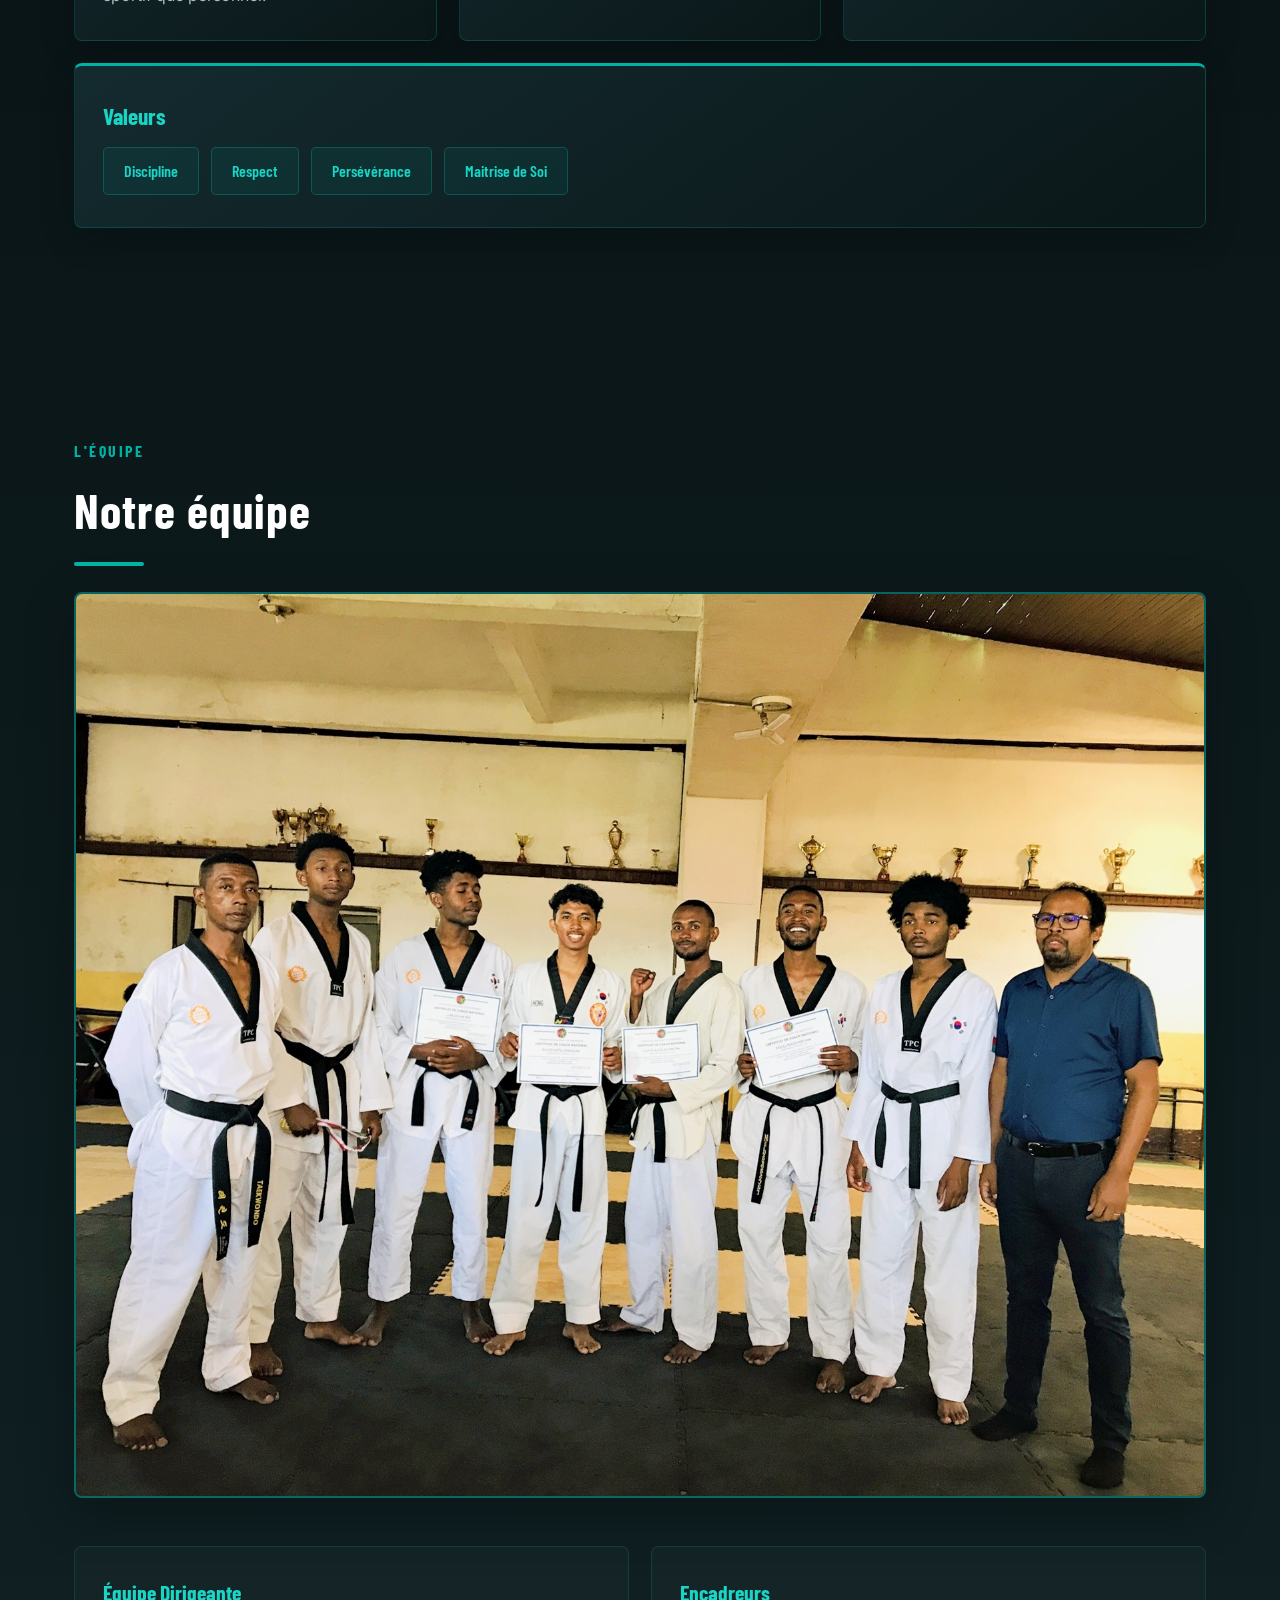
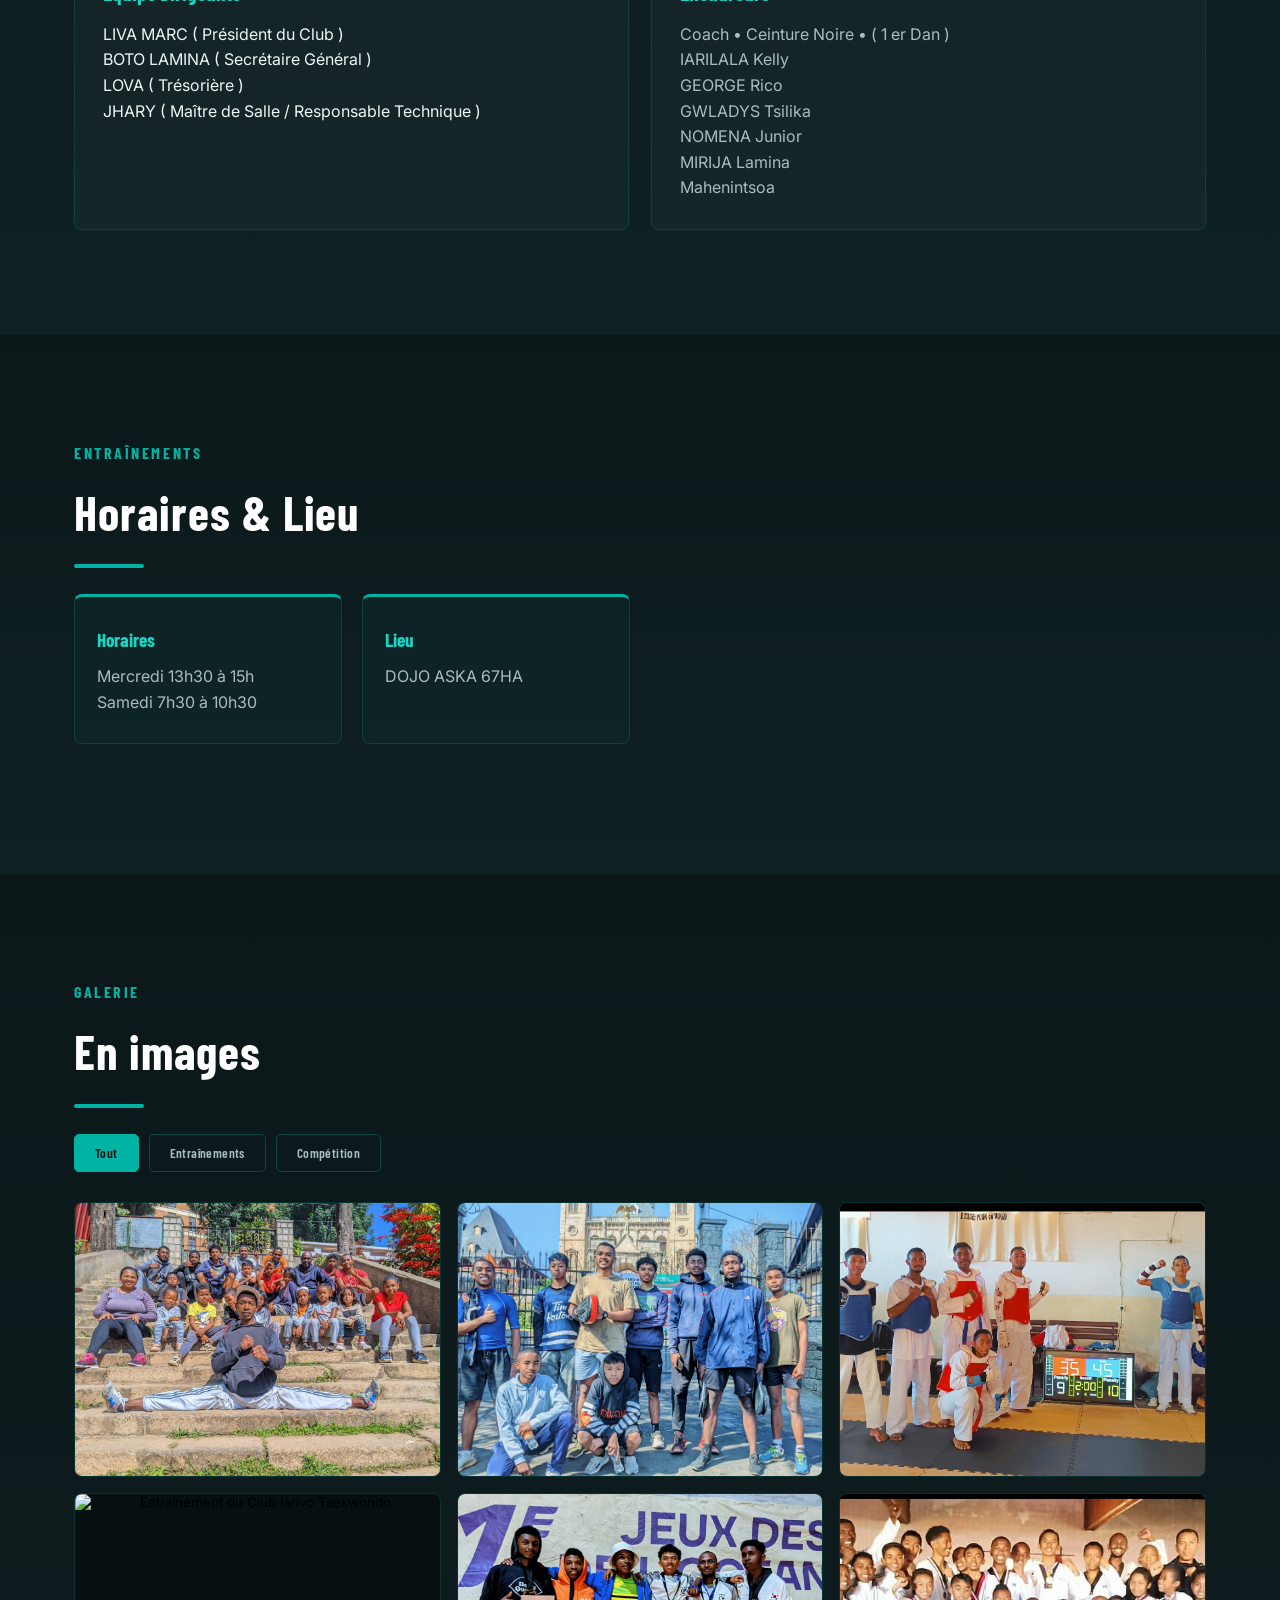
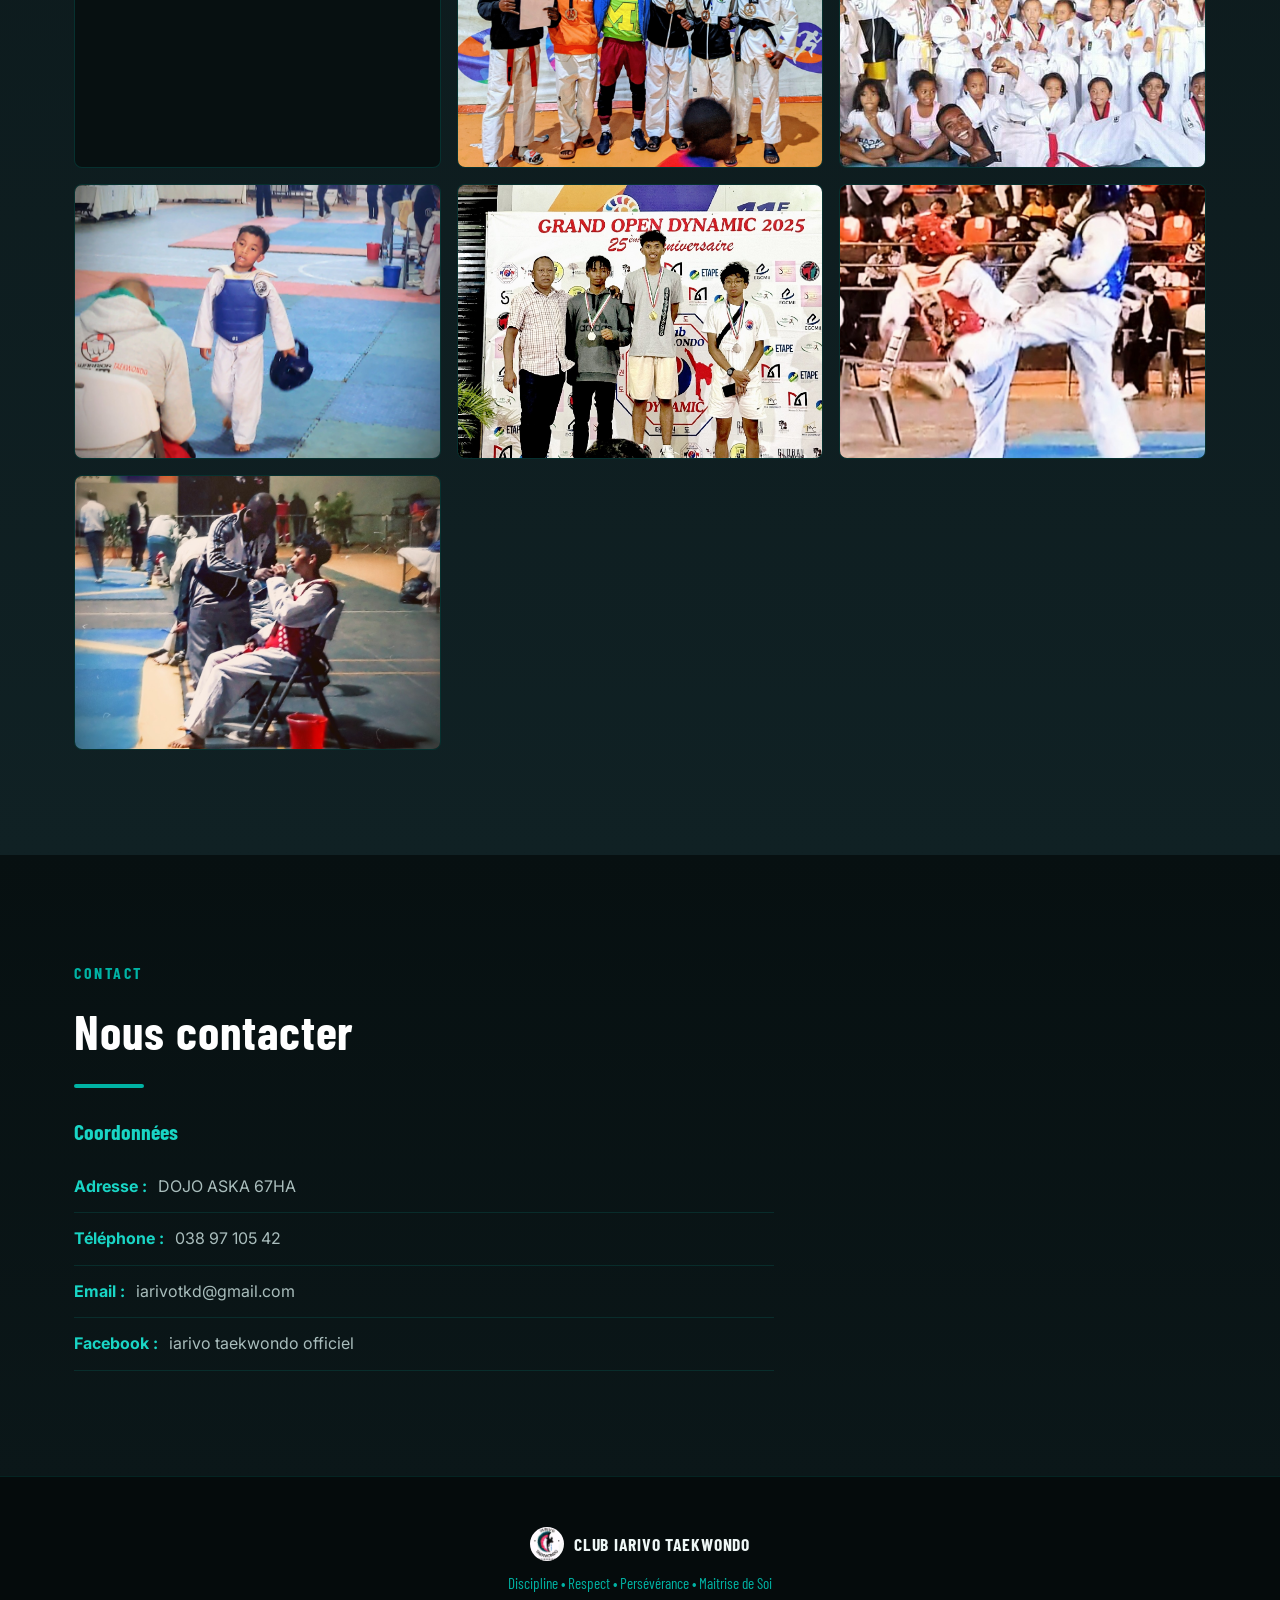
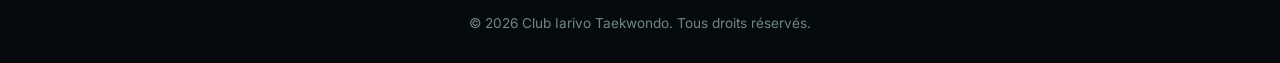
==== commit 16bd7153: "Update index.html" ====
--- a/index.html
+++ b/index.html
@@ -409,17 +409,7 @@
 
       </button>
       
-      <button
-        class="gallery-item"
-        data-category="competition"
-      >
-
-        <img
-          src="9.jpg"
-          alt="competition du Club Iarivo Taekwondo"
-        >
-
-      </button>
+      
       
       <button
         class="gallery-item"
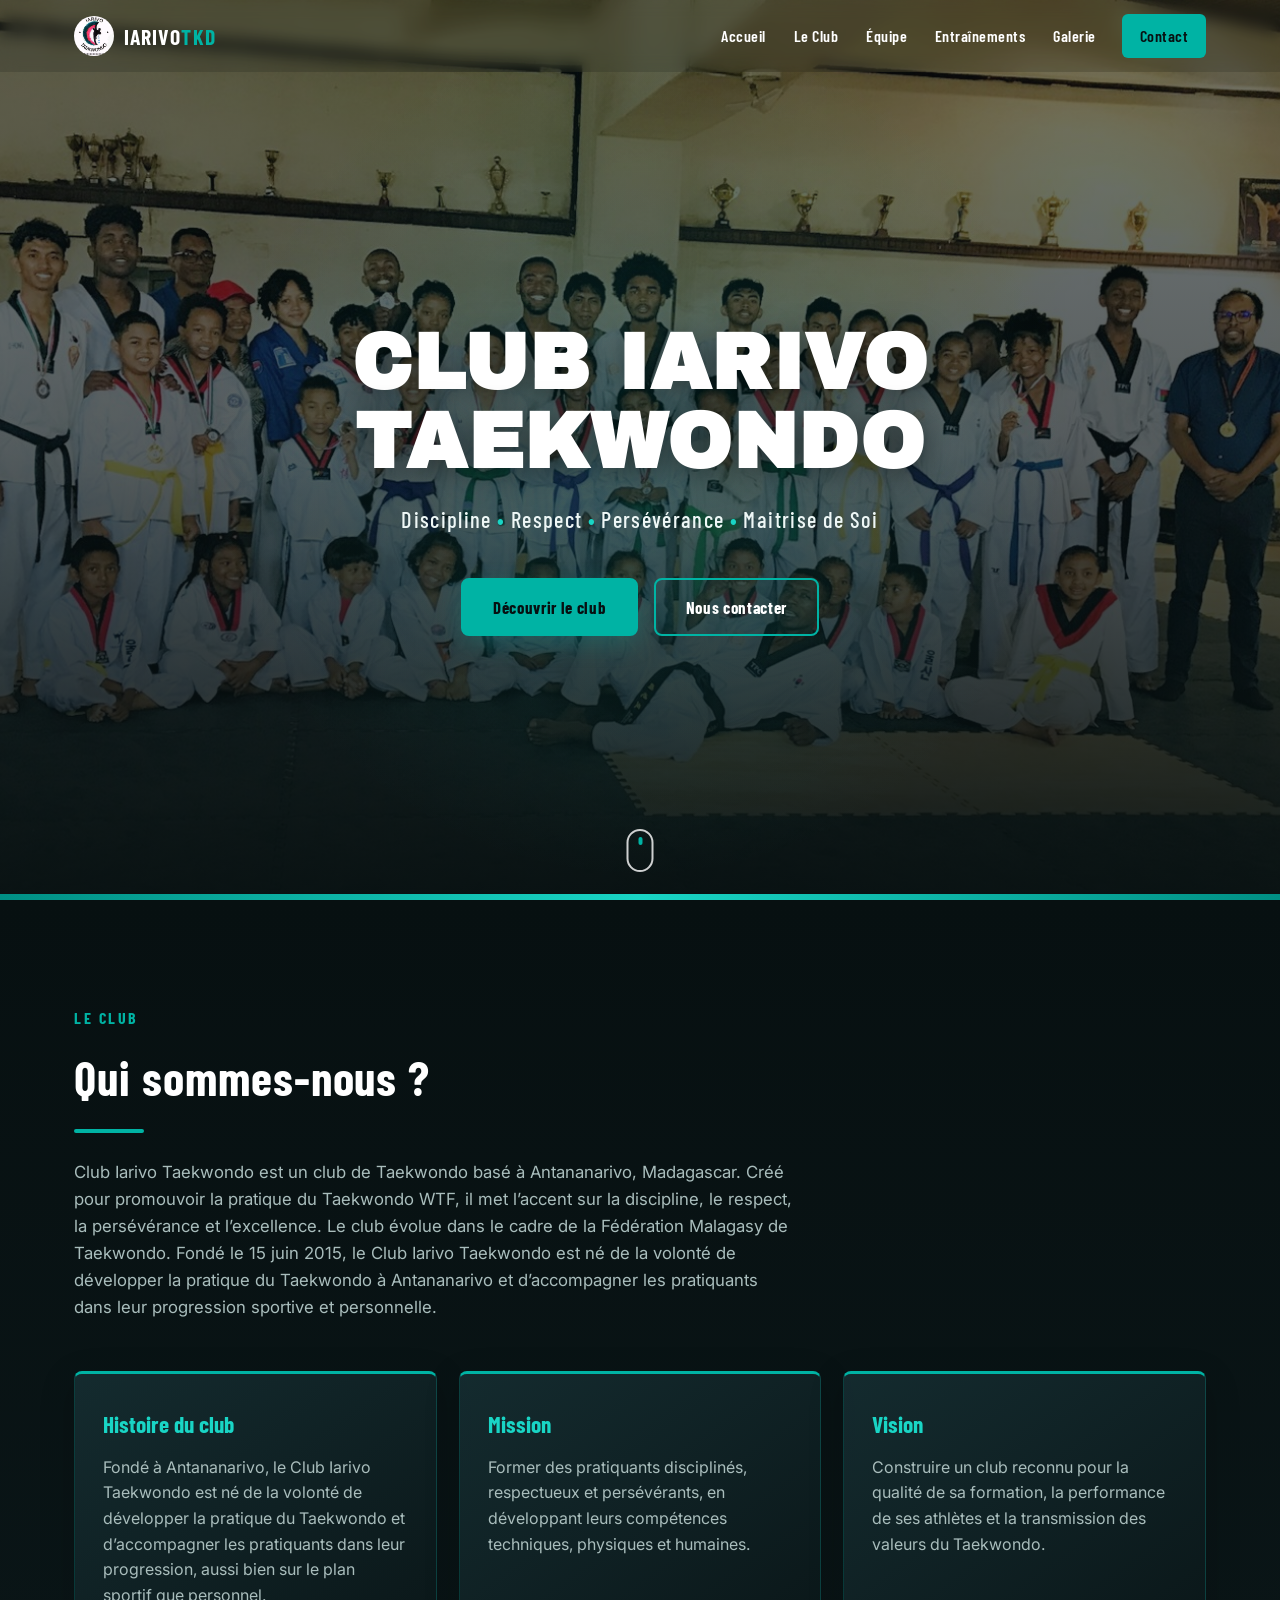
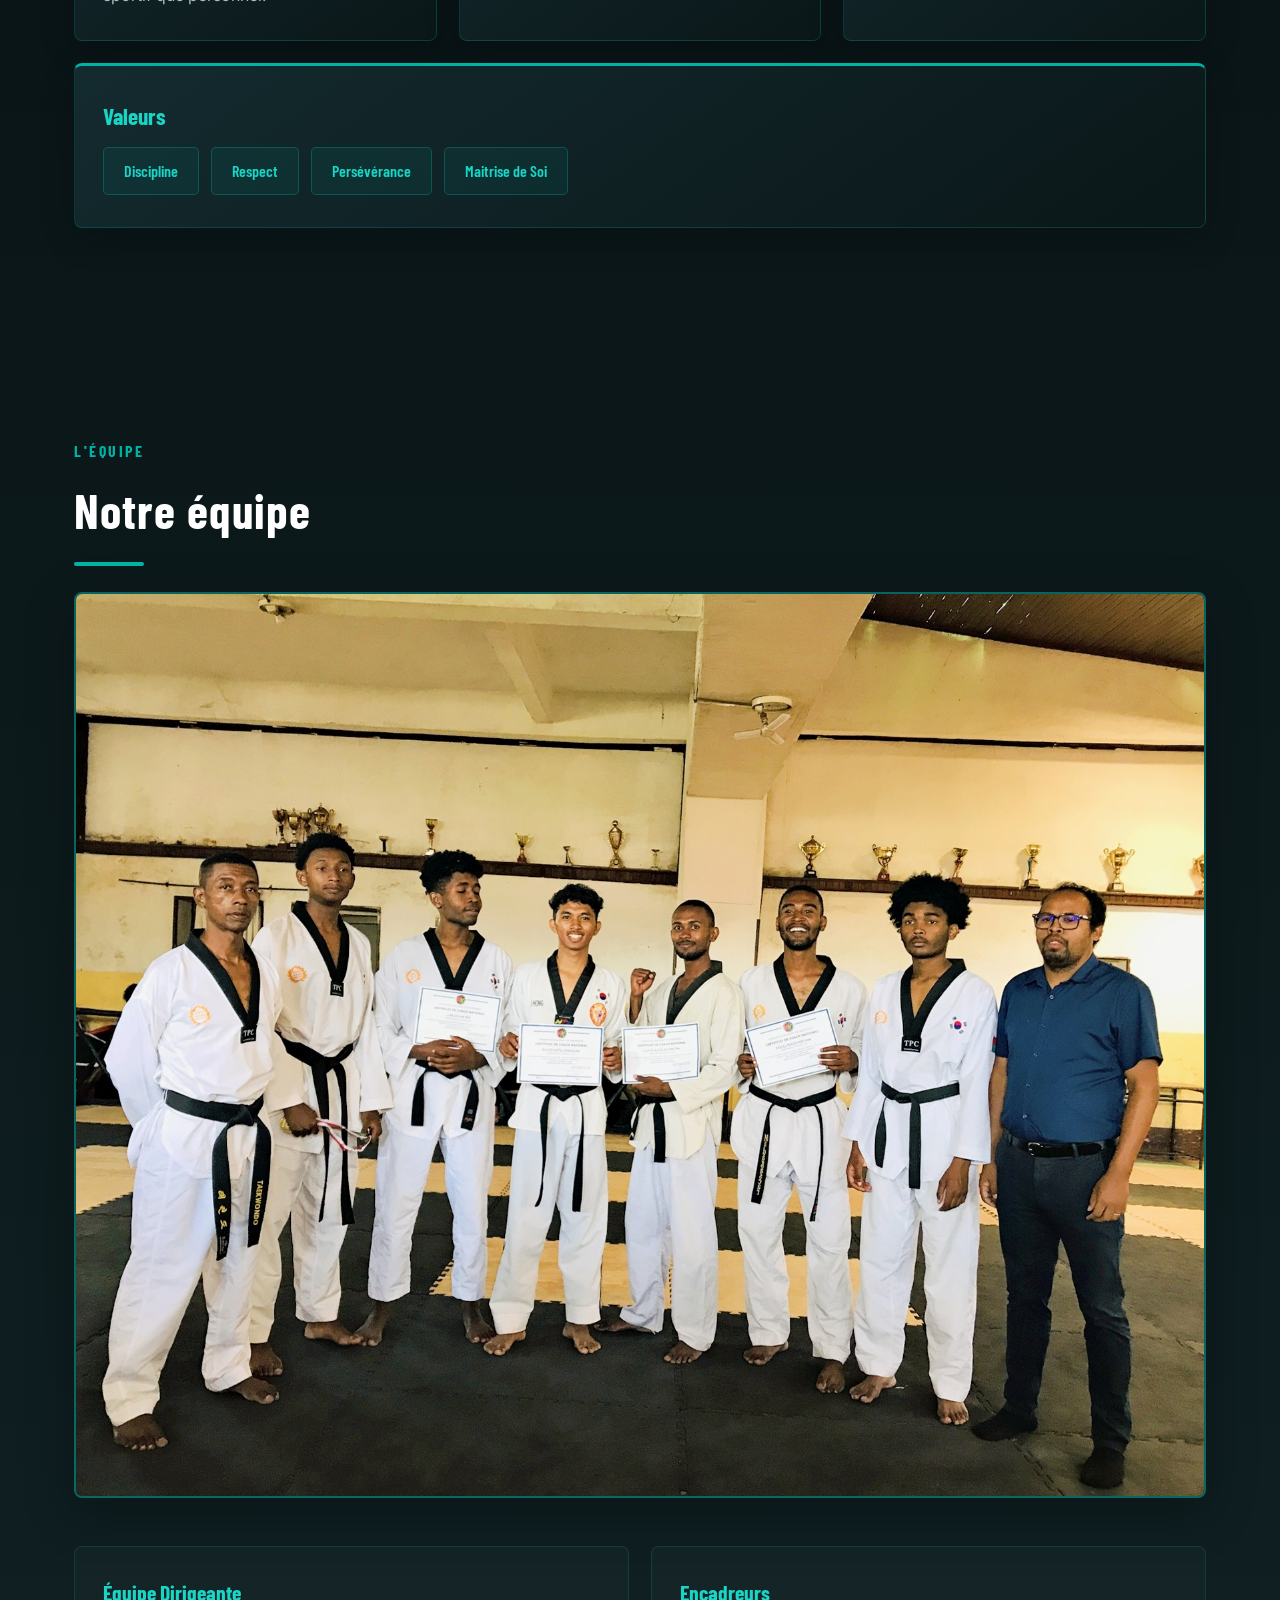
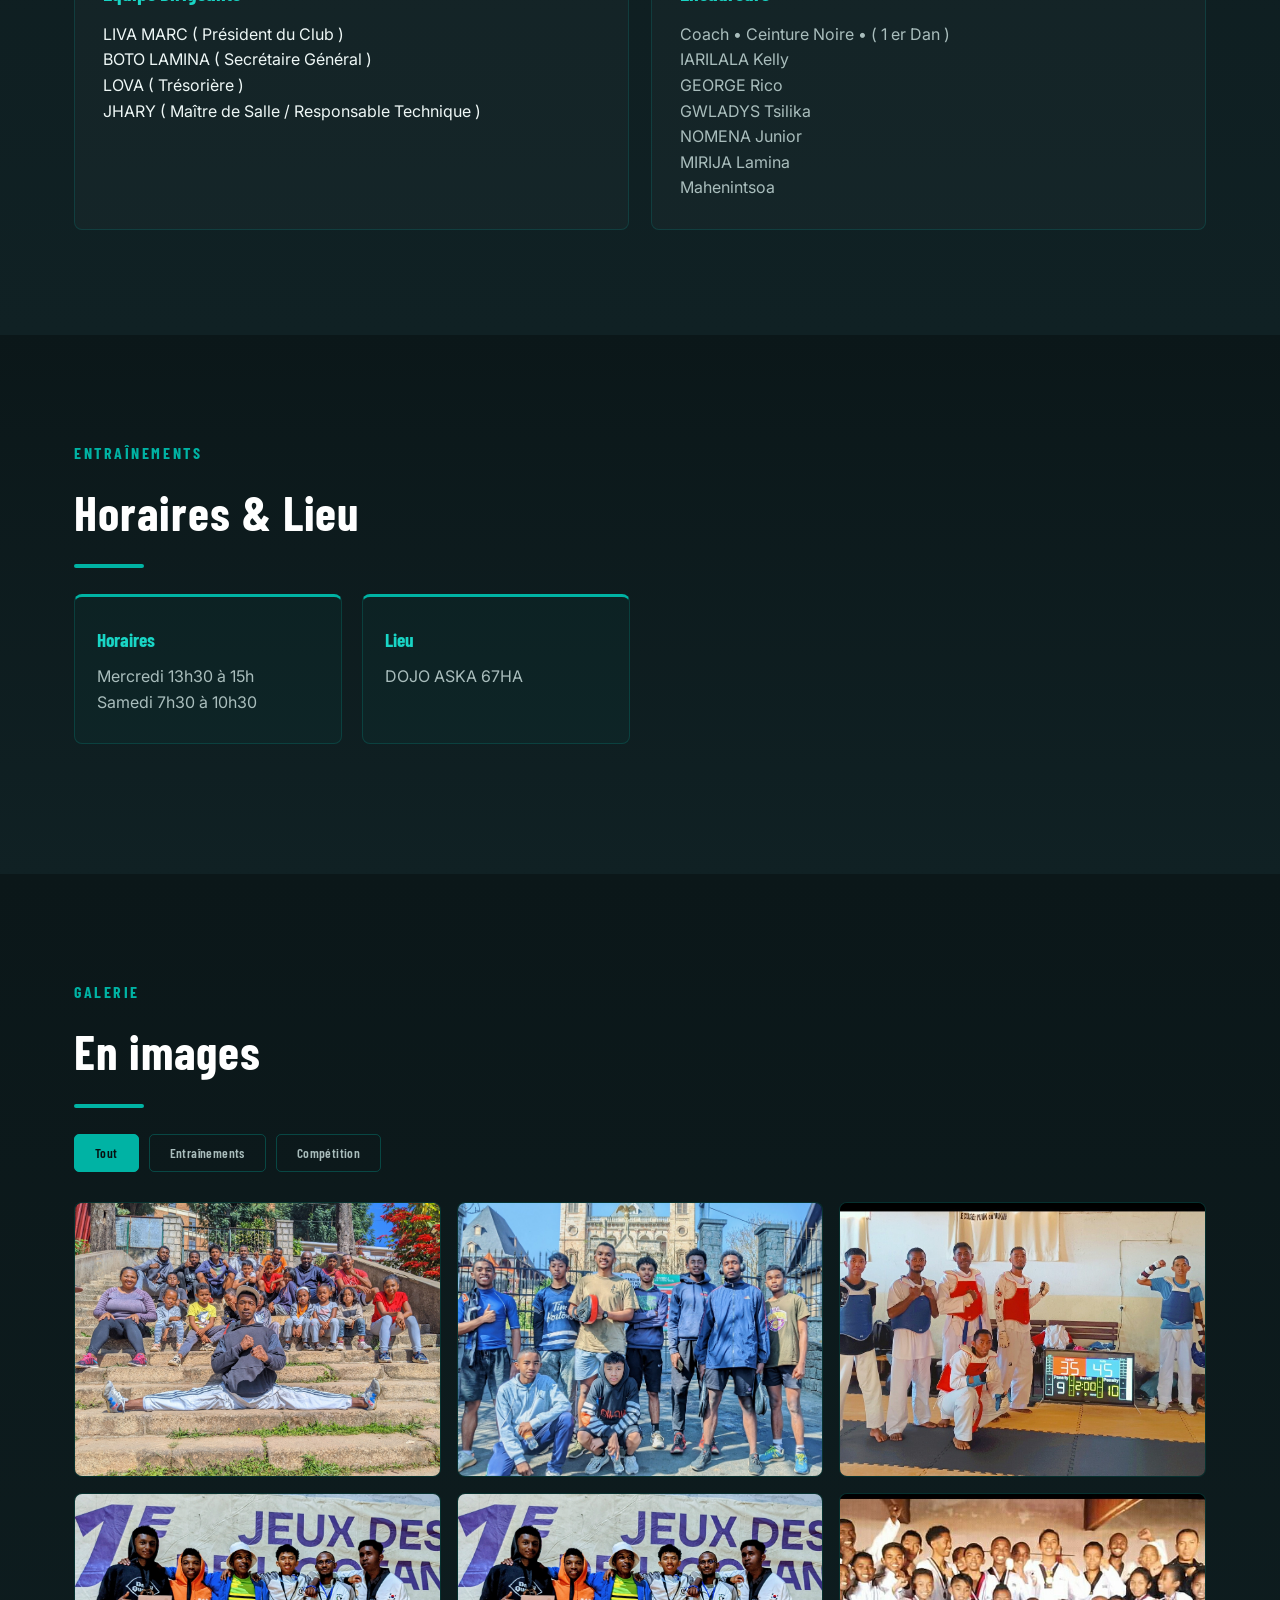
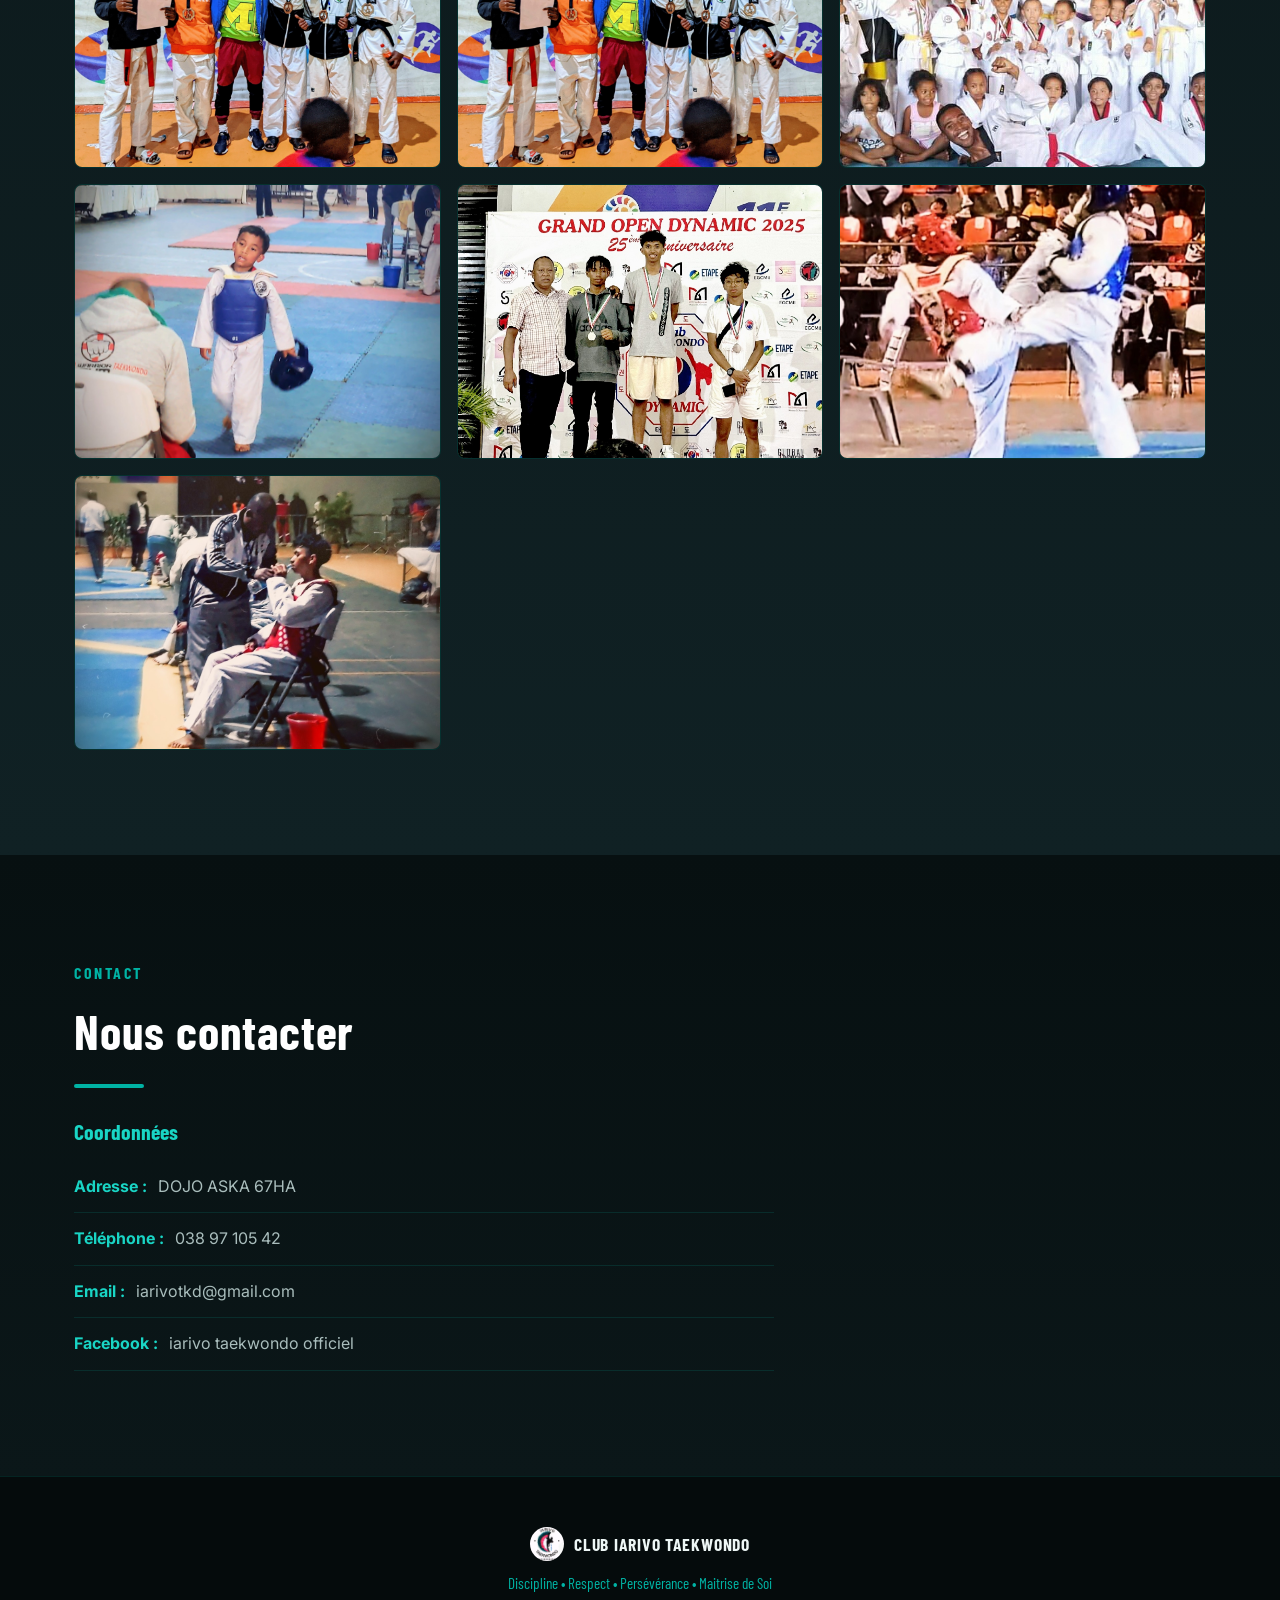
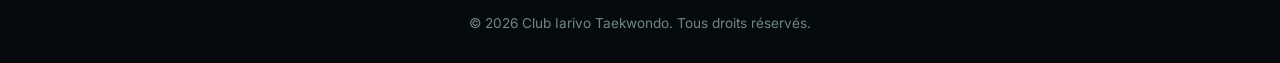
==== commit fbc1e577: "Update index.html" ====
--- a/index.html
+++ b/index.html
@@ -387,7 +387,7 @@
       >
 
         <img
-          src="8.jpg"
+          src="6.jpg"
           alt="Entraînement du Club Iarivo Taekwondo"
         >
 
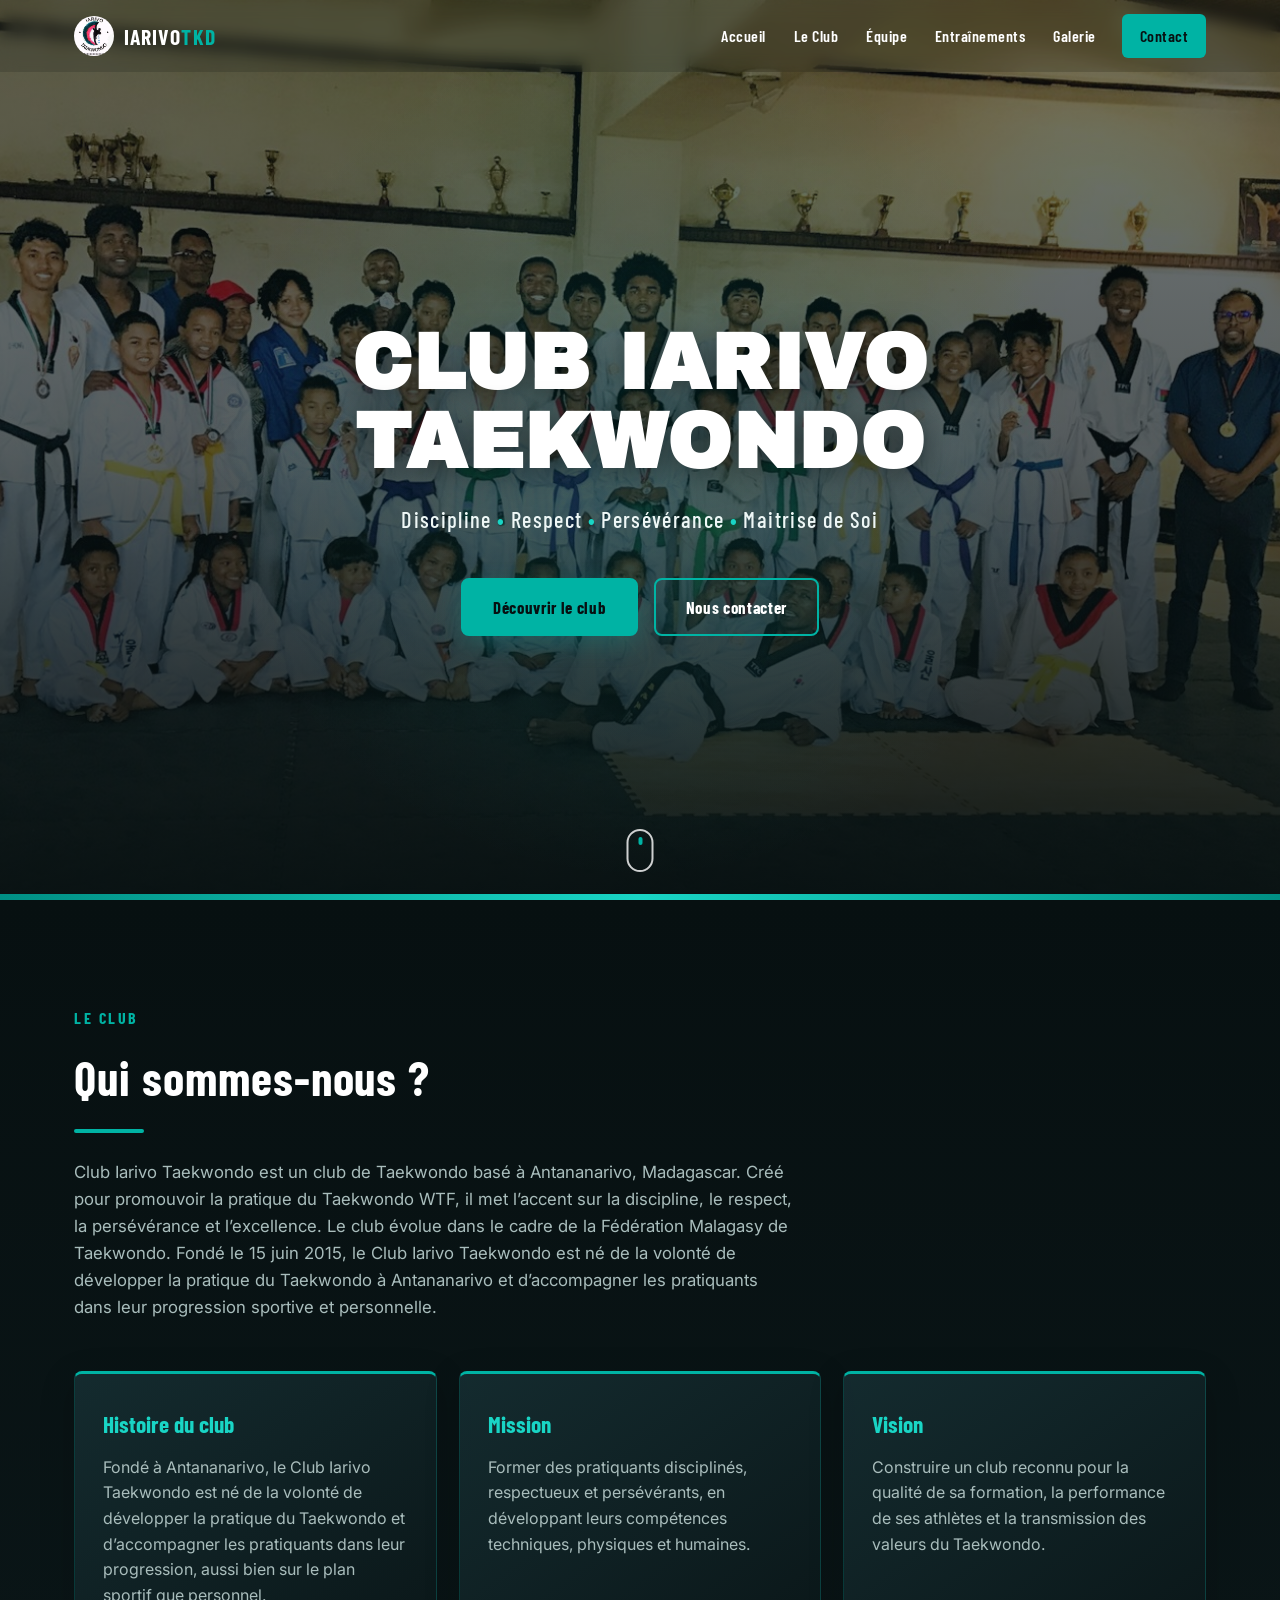
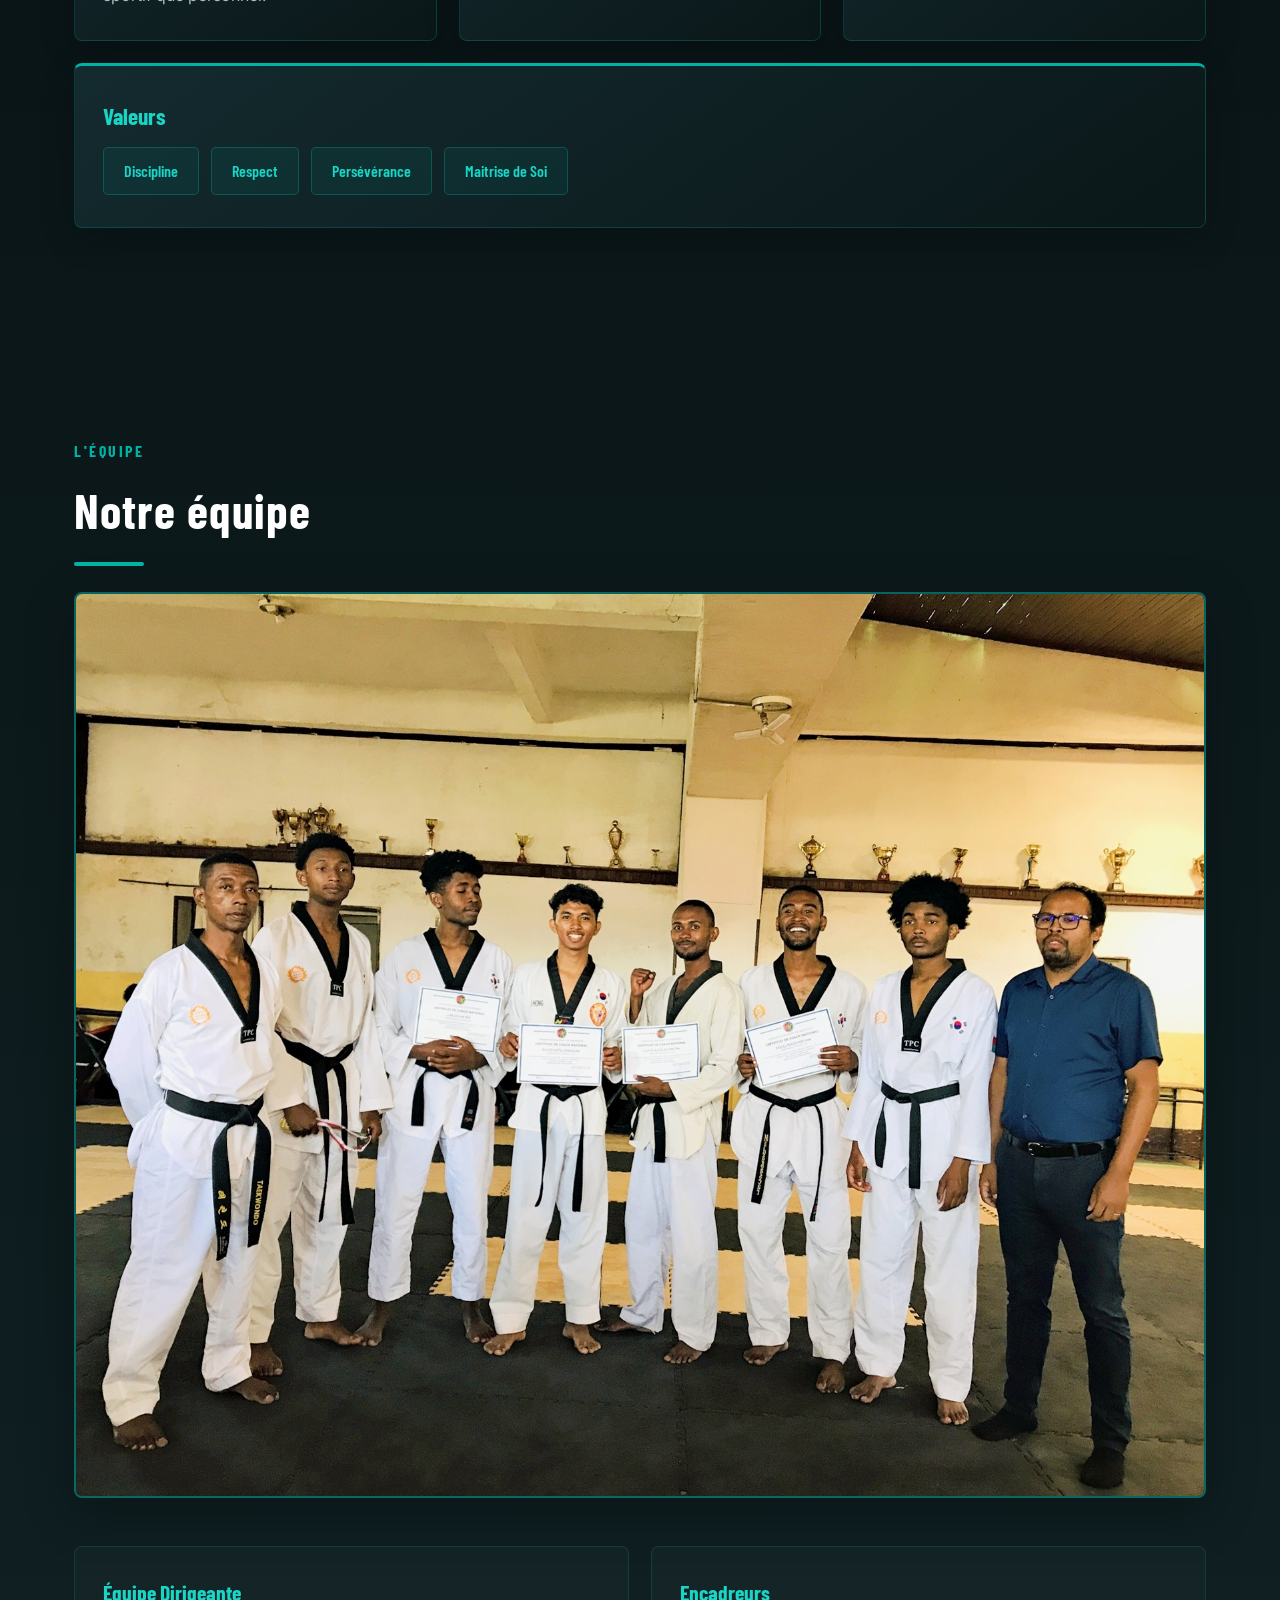
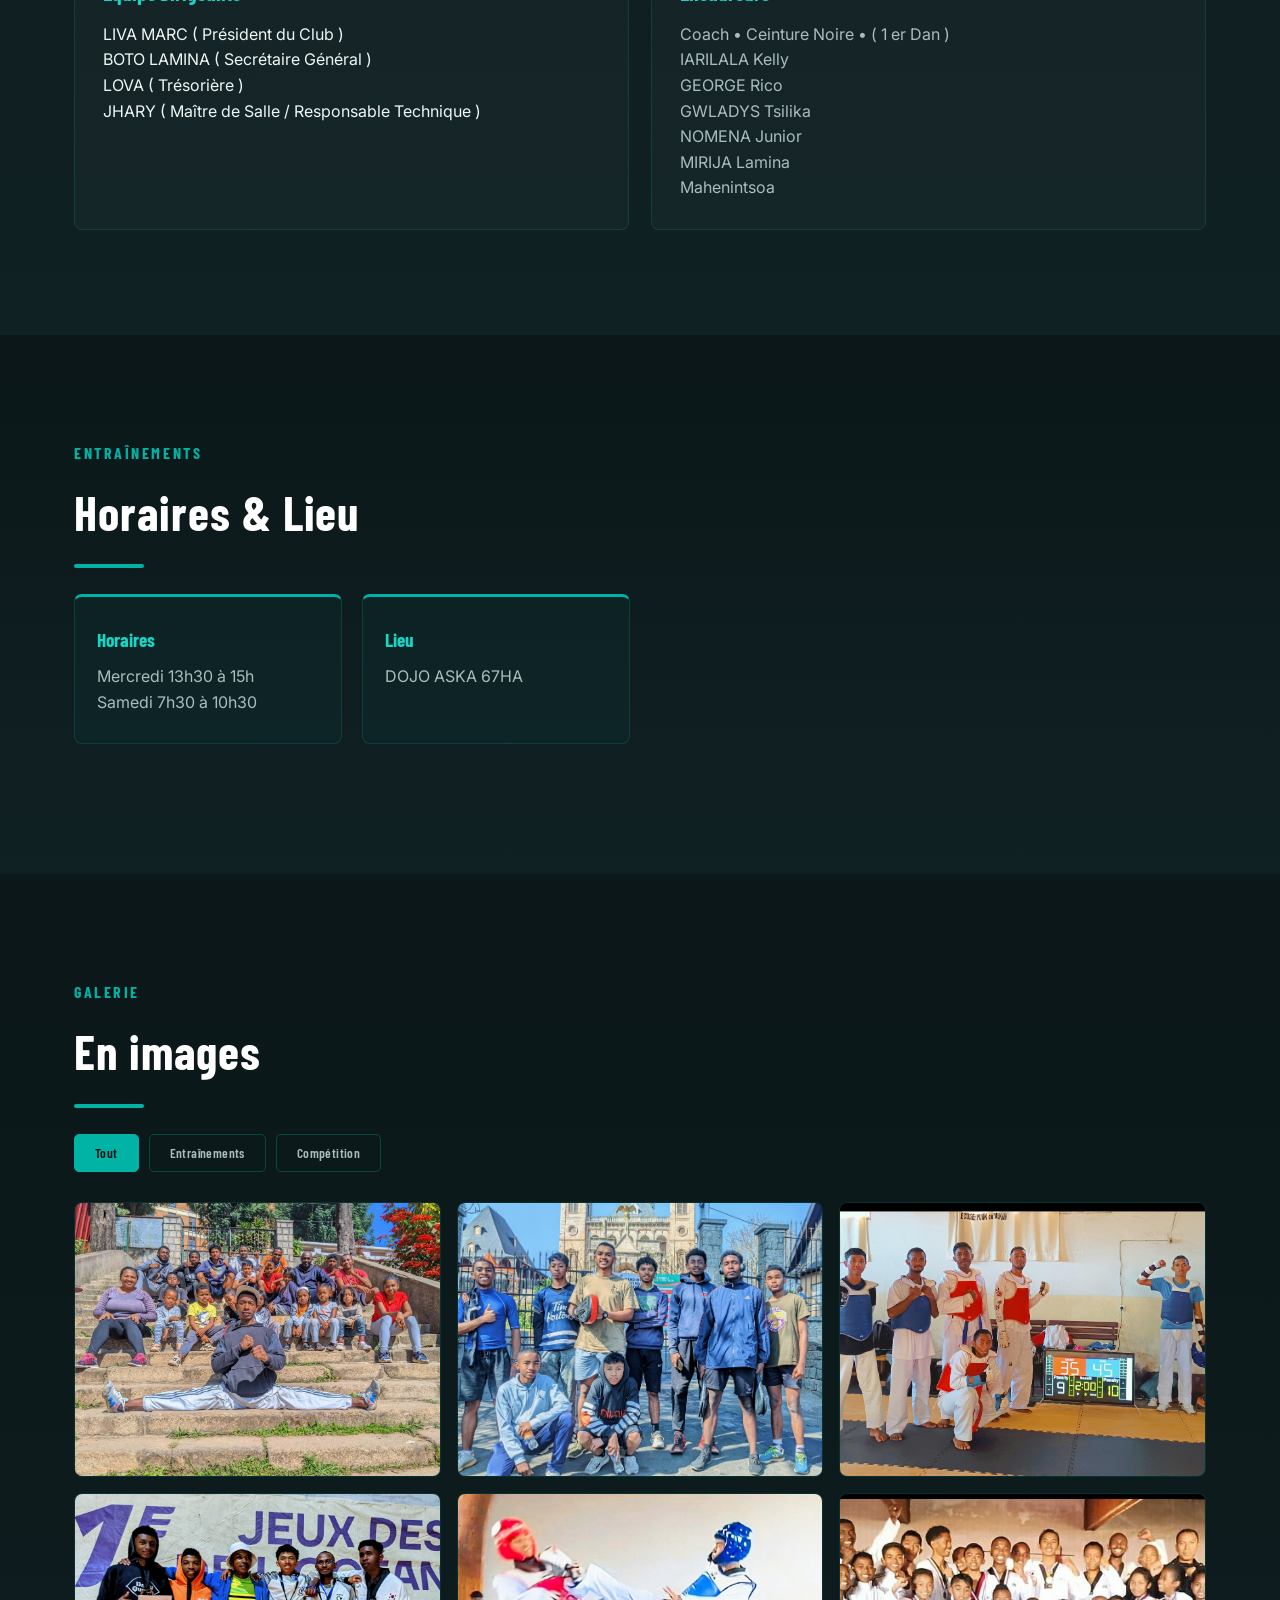
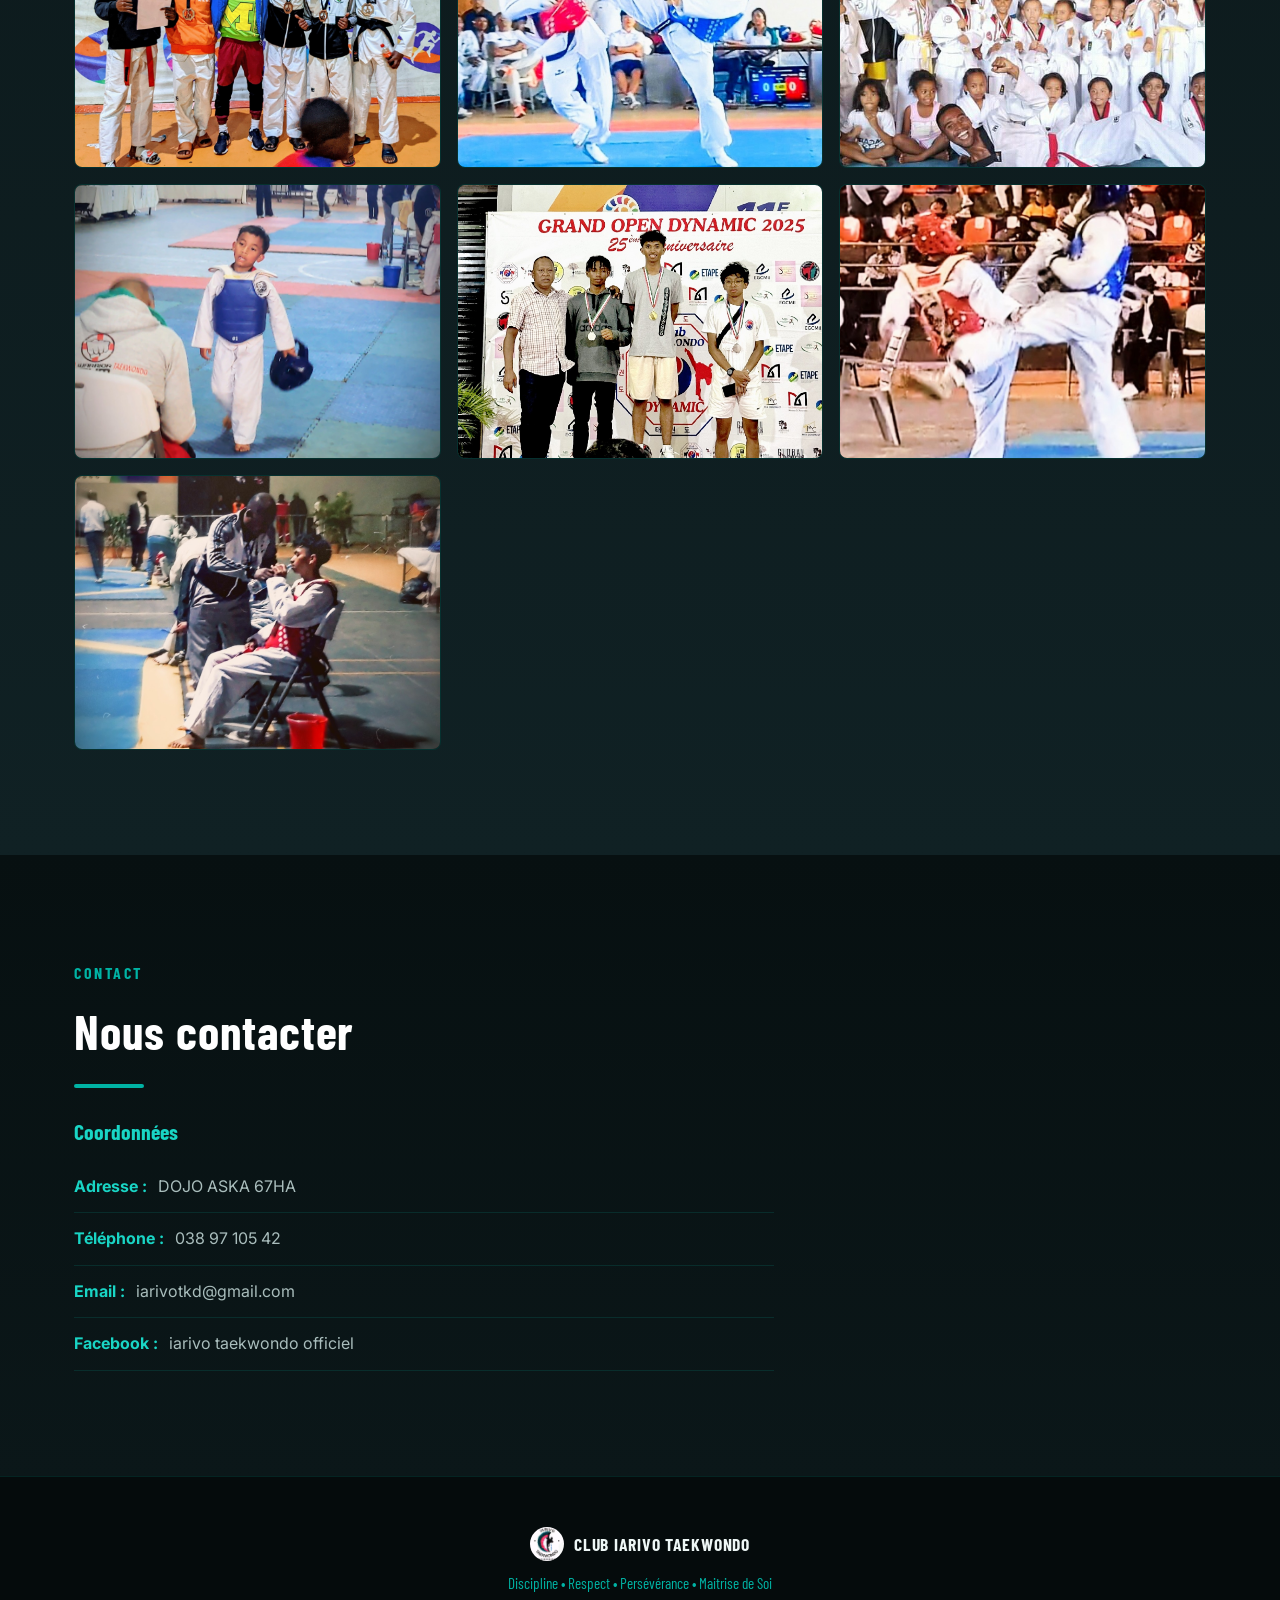
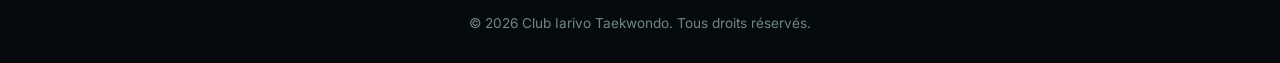
==== commit 8af6ef24: "Update index.html" ====
--- a/index.html
+++ b/index.html
@@ -403,7 +403,7 @@
       >
 
         <img
-          src="6.jpg"
+          src="9.jpg"
           alt="competition du Club Iarivo Taekwondo"
         >
 
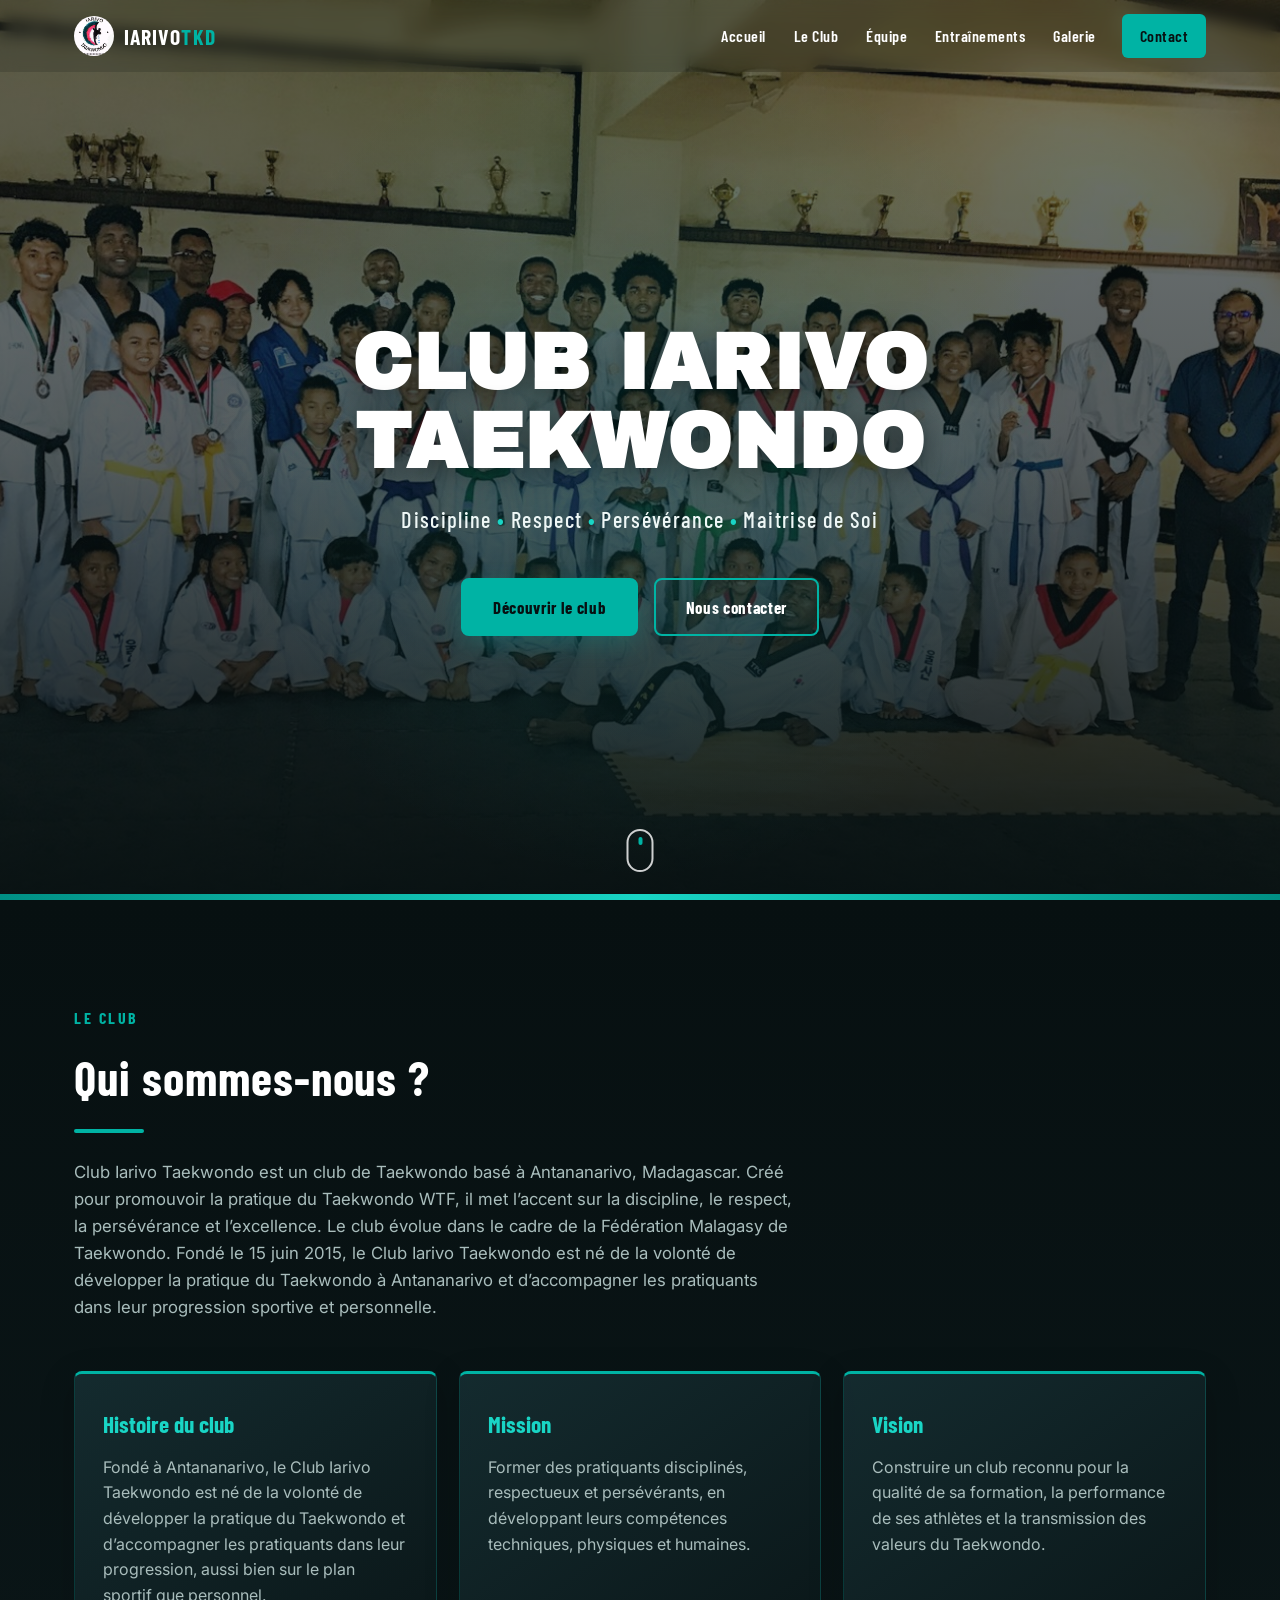
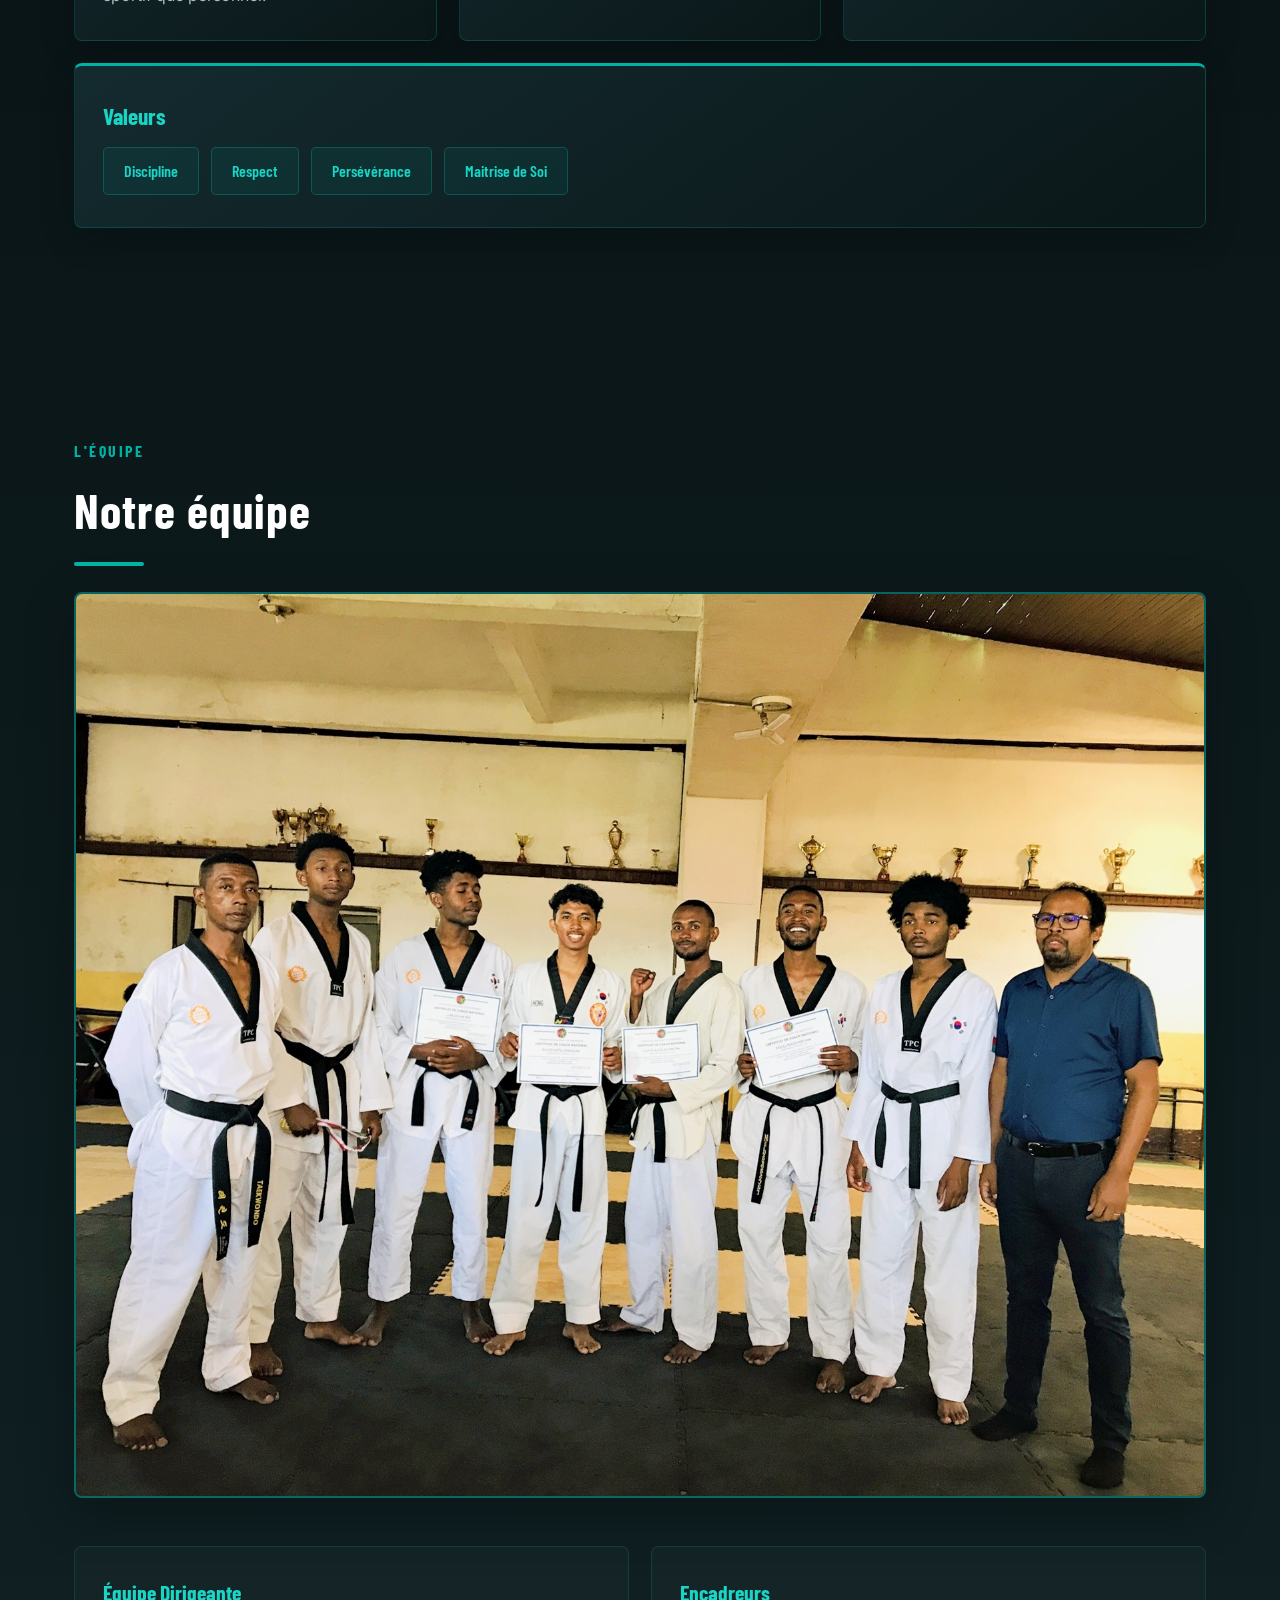
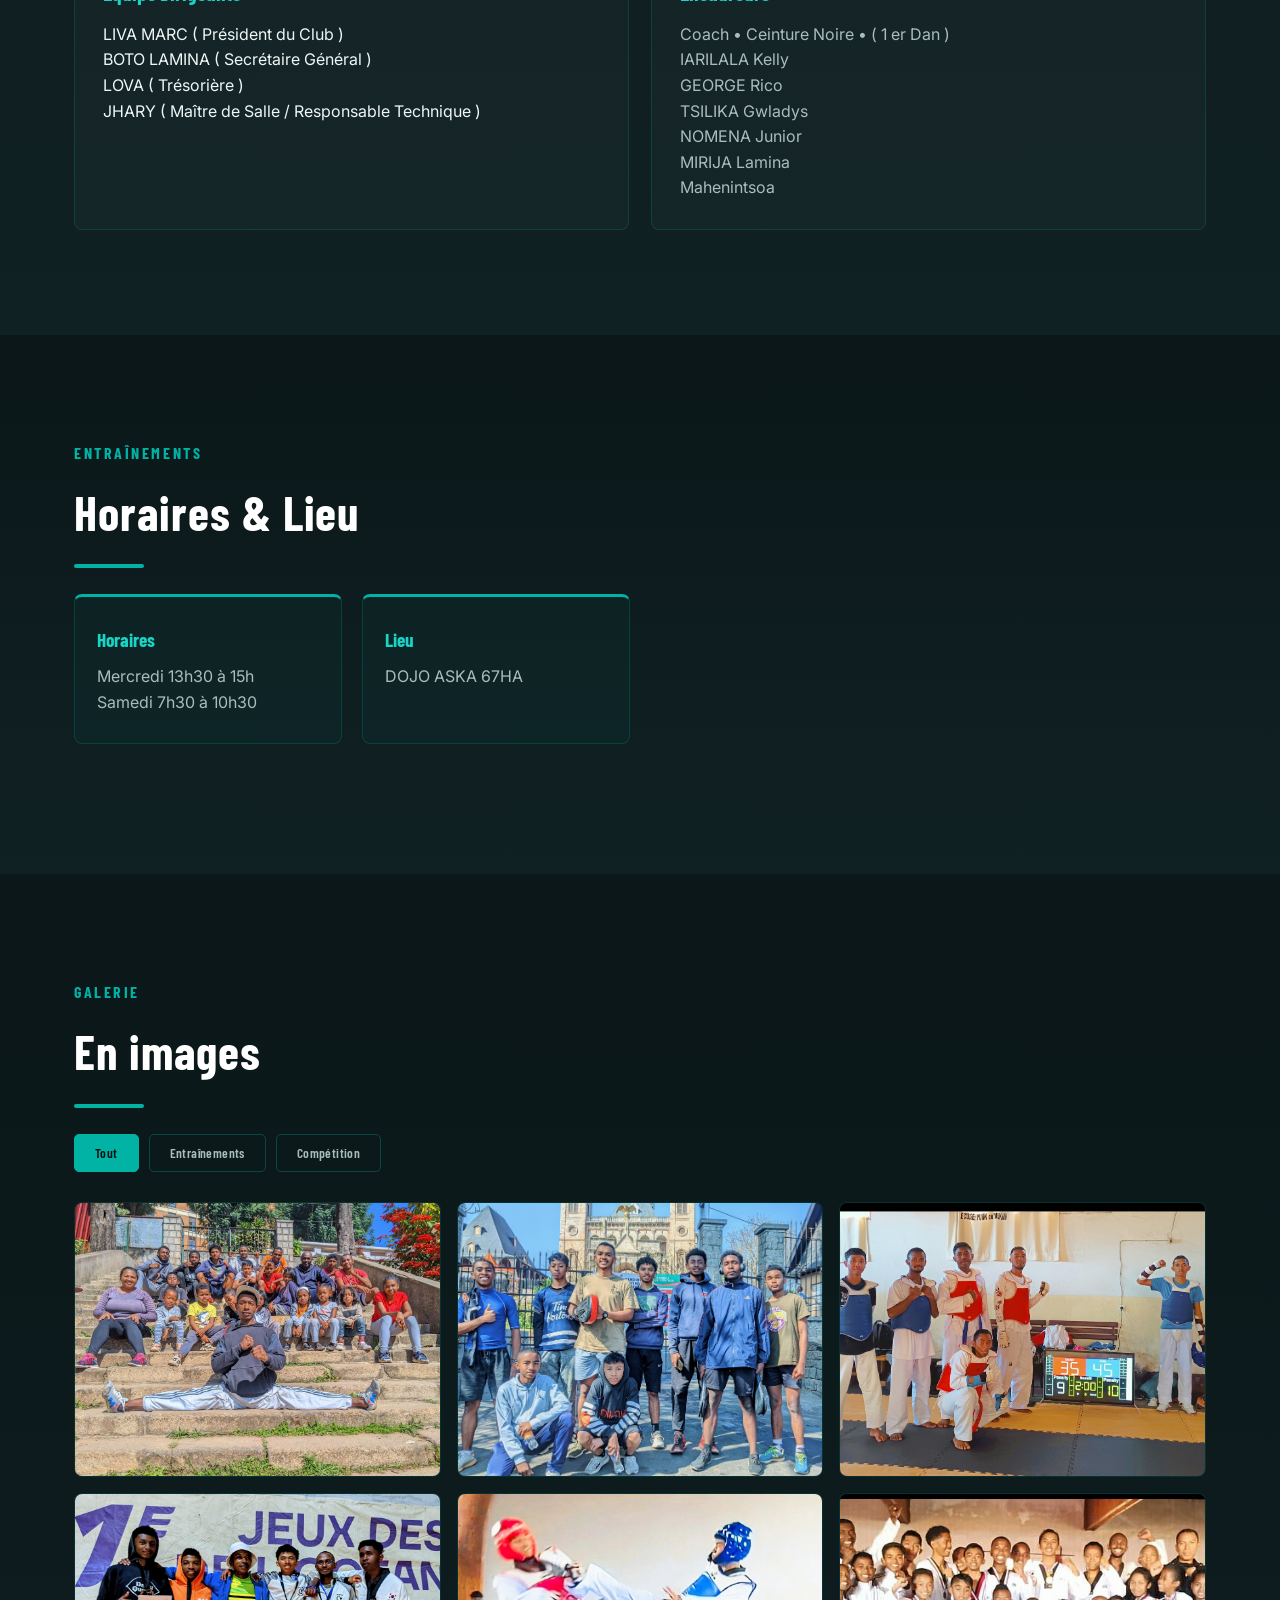
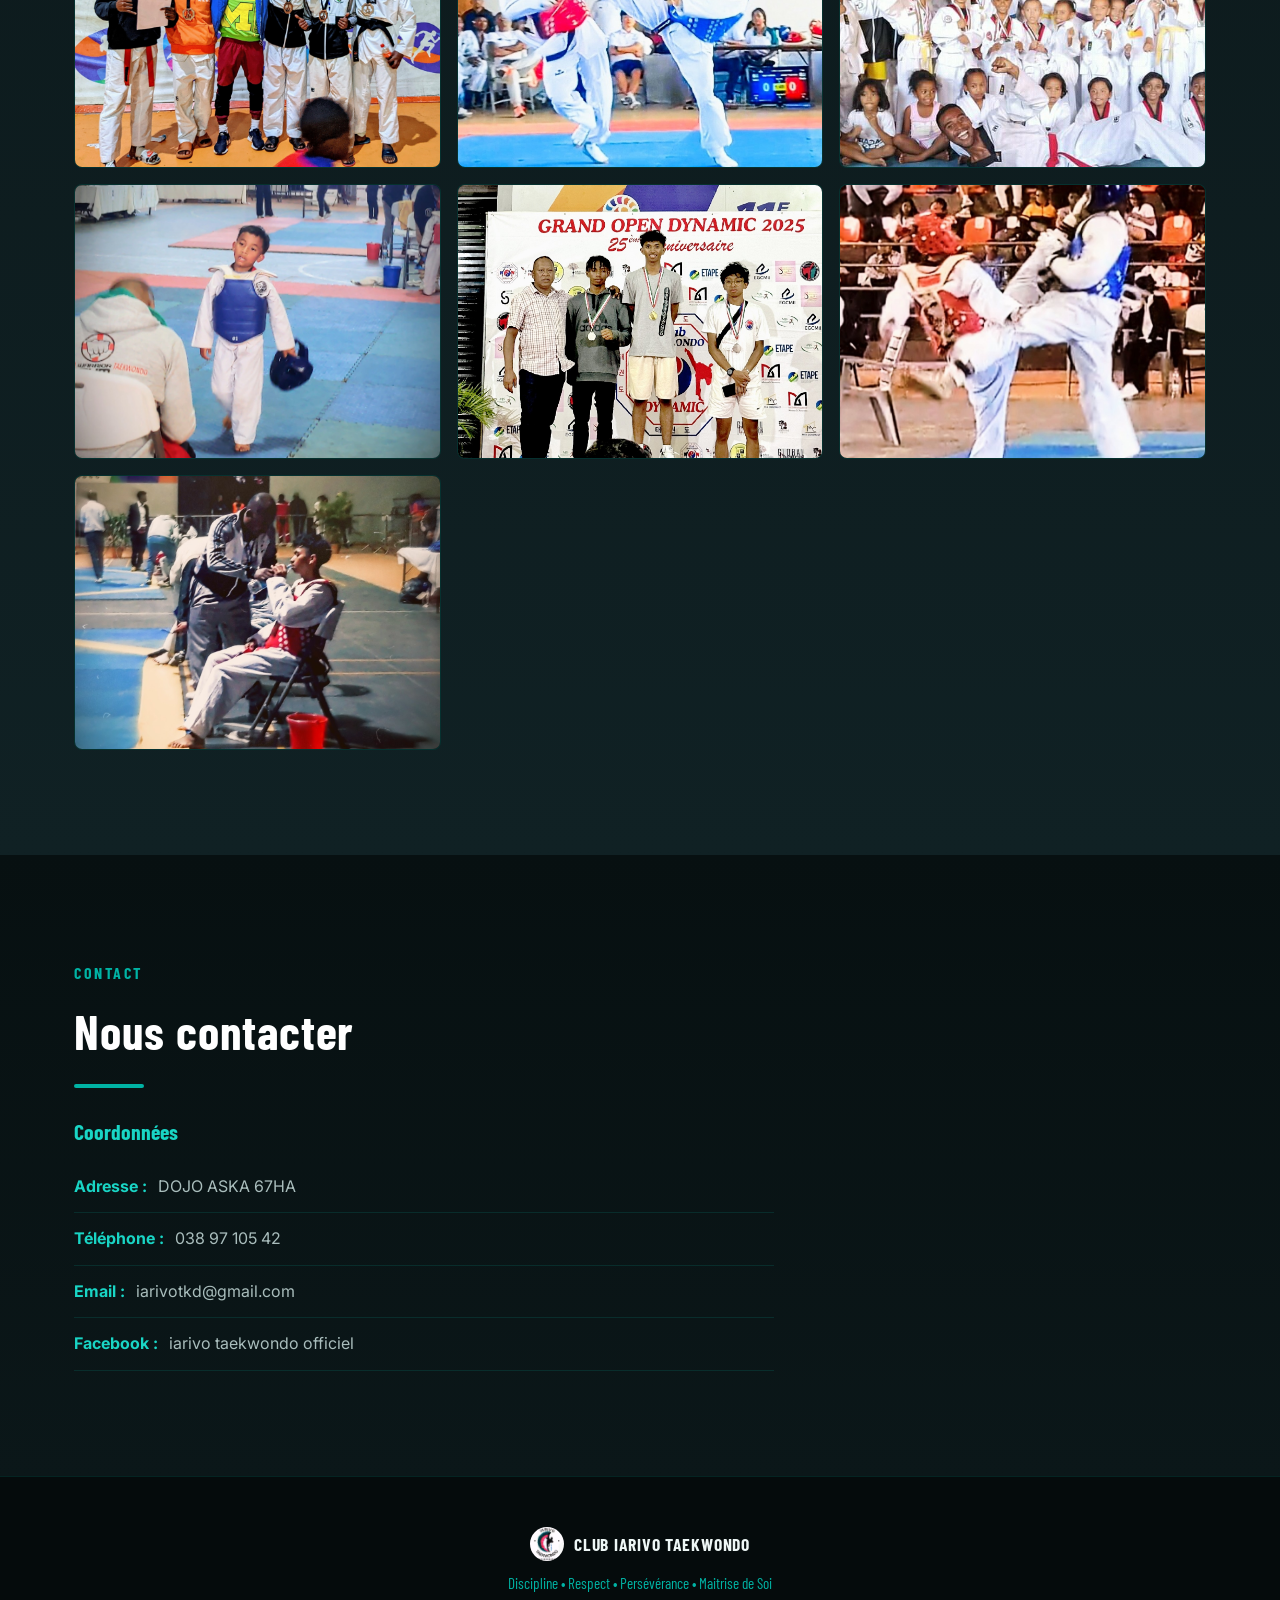
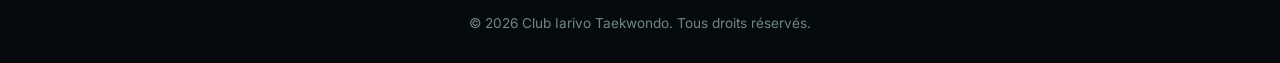
==== commit 4542a1e4: "Update index.html" ====
--- a/index.html
+++ b/index.html
@@ -4,7 +4,7 @@
 <head>
 <meta charset="UTF-8">
 <meta name="viewport" content="width=device-width, initial-scale=1.0">
-<title>Club Iarivo Taekwondo — Discipline, Respect, Persévérance, Excellence</title>
+<title>Club Iarivo Taekwondo — Un esprit , Une famille</title>
 <meta name="description" content="Club Iarivo Taekwondo : entraînements, équipe et galerie. Discipline • Respect • Persévérance • Excellence.">
 <link rel="icon" type="image/png" href="images/logo.png">
 <link rel="preconnect" href="https://fonts.googleapis.com">
@@ -233,7 +233,7 @@
         Coach • Ceinture Noire • ( 1 er Dan ) <br>
         IARILALA Kelly <br>
         GEORGE Rico<br>
-        GWLADYS Tsilika <br>
+        TSILIKA Gwladys <br>
         NOMENA Junior<br>
         MIRIJA Lamina <br>
         Mahenintsoa <br>
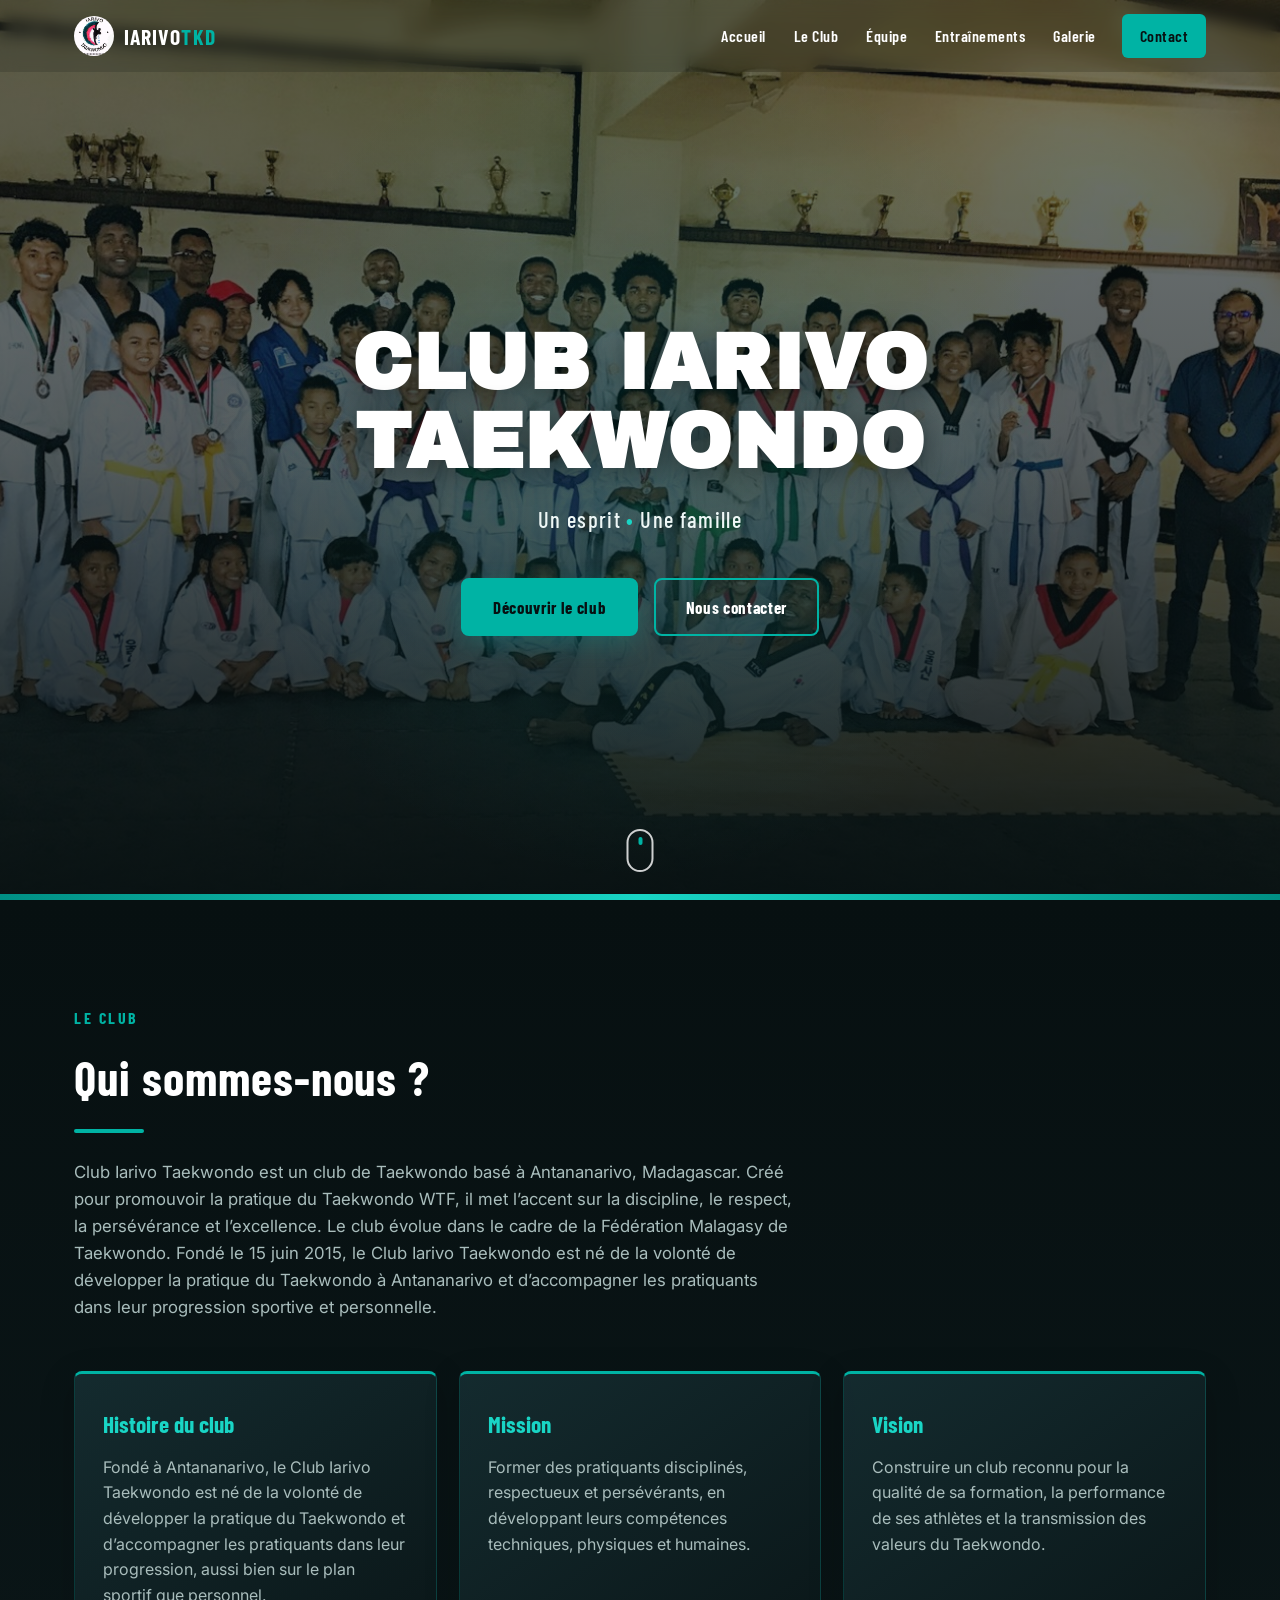
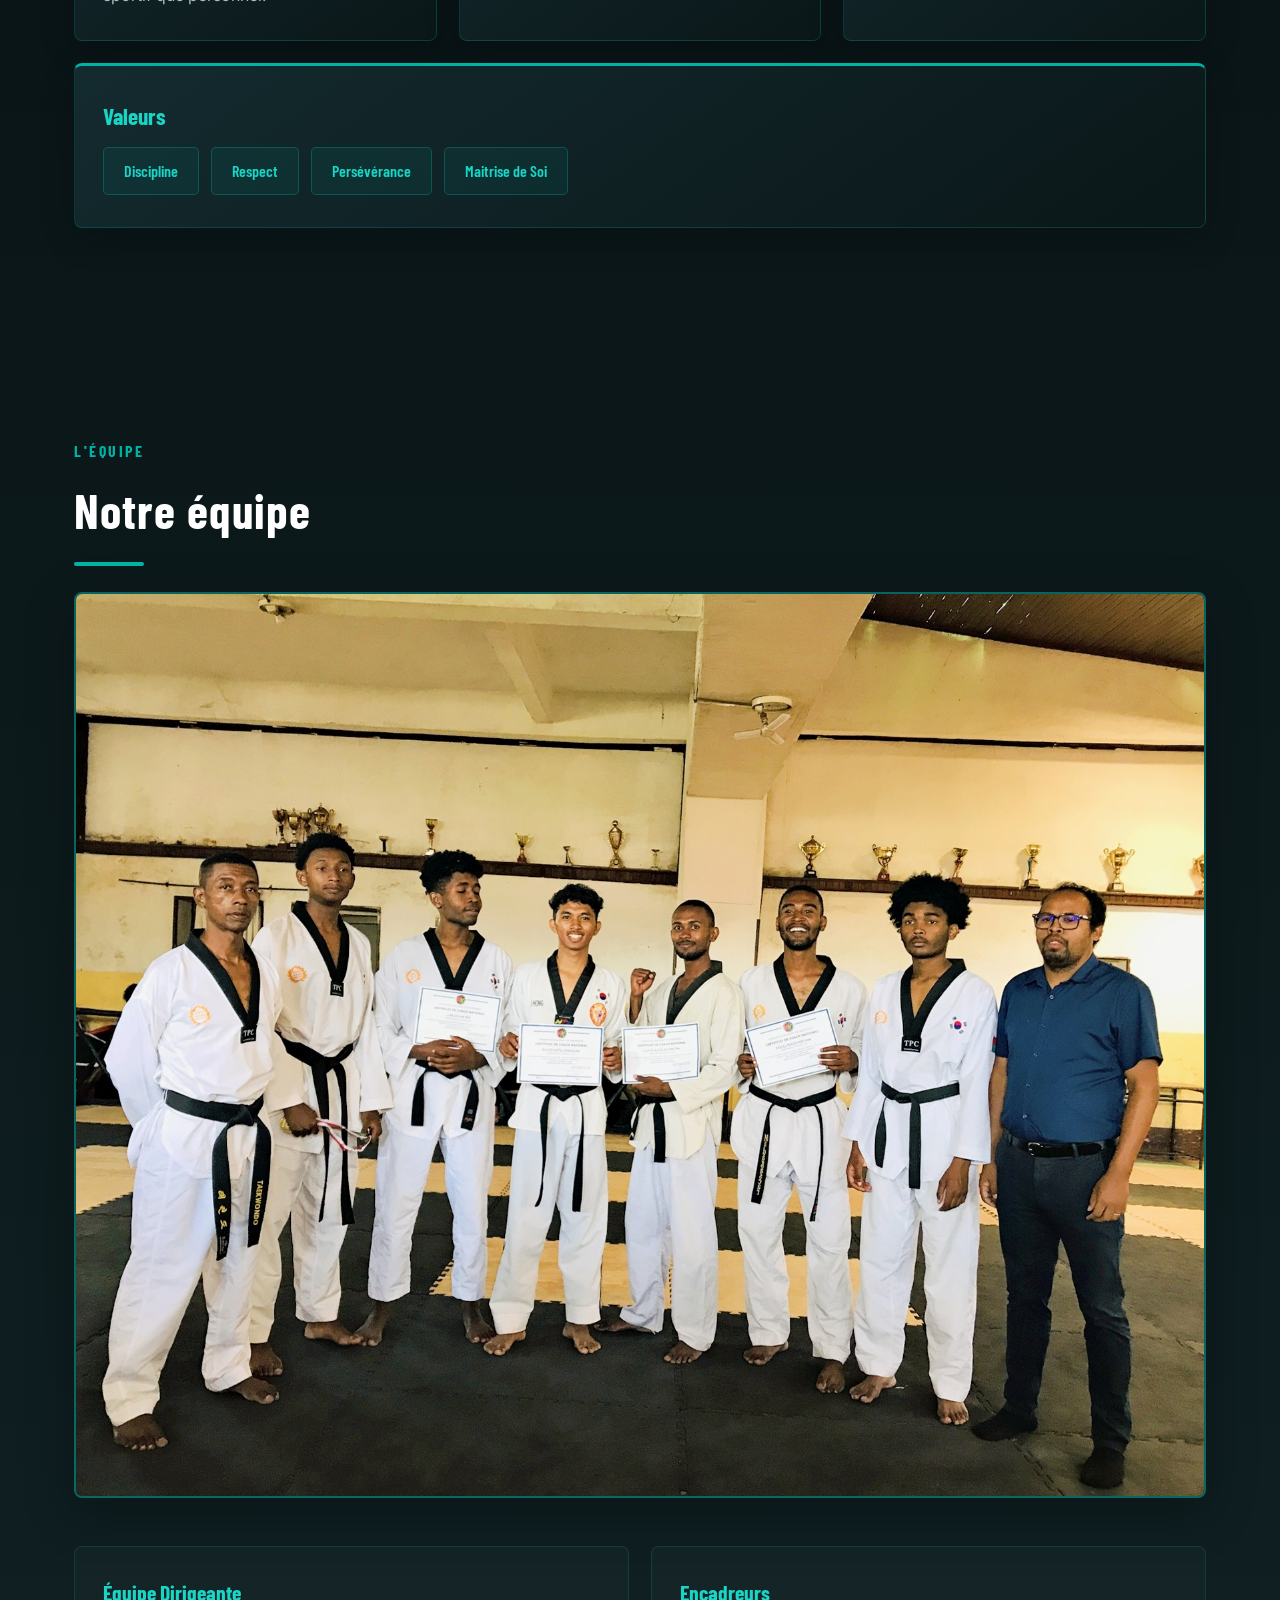
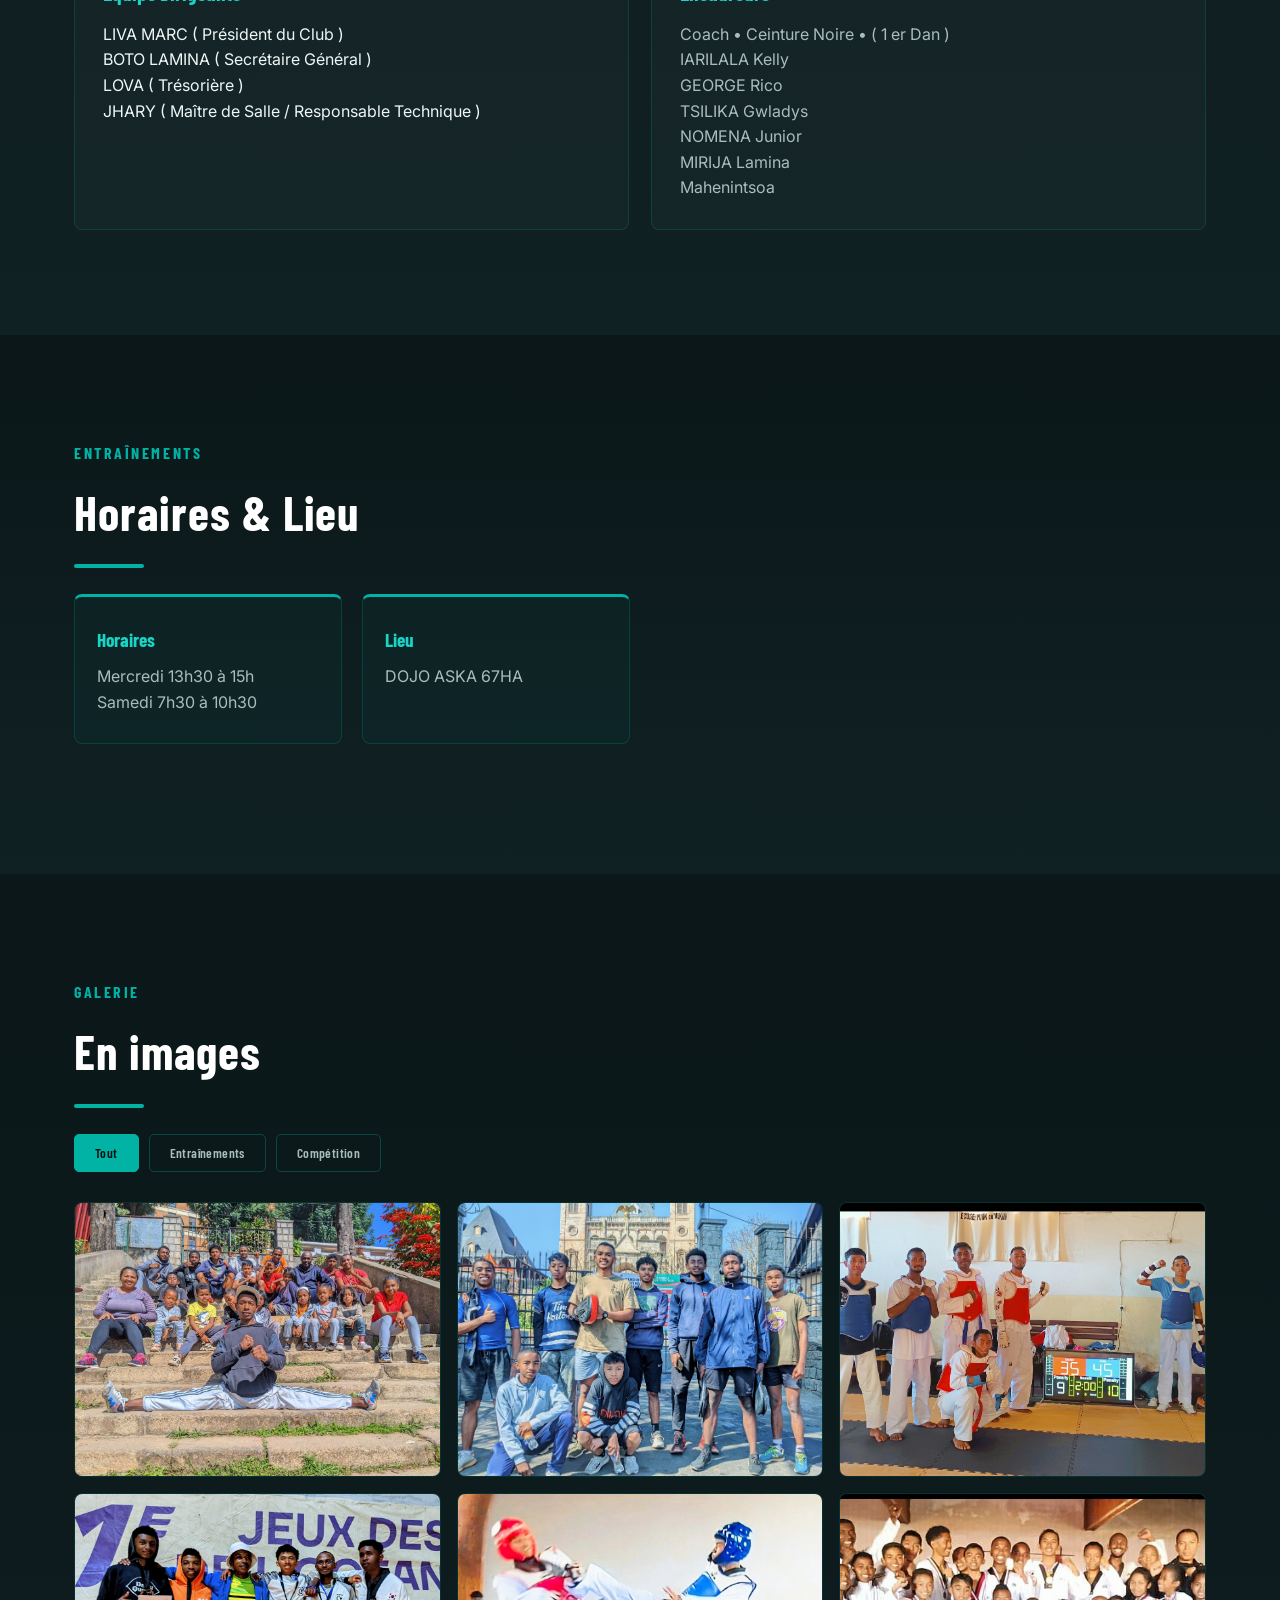
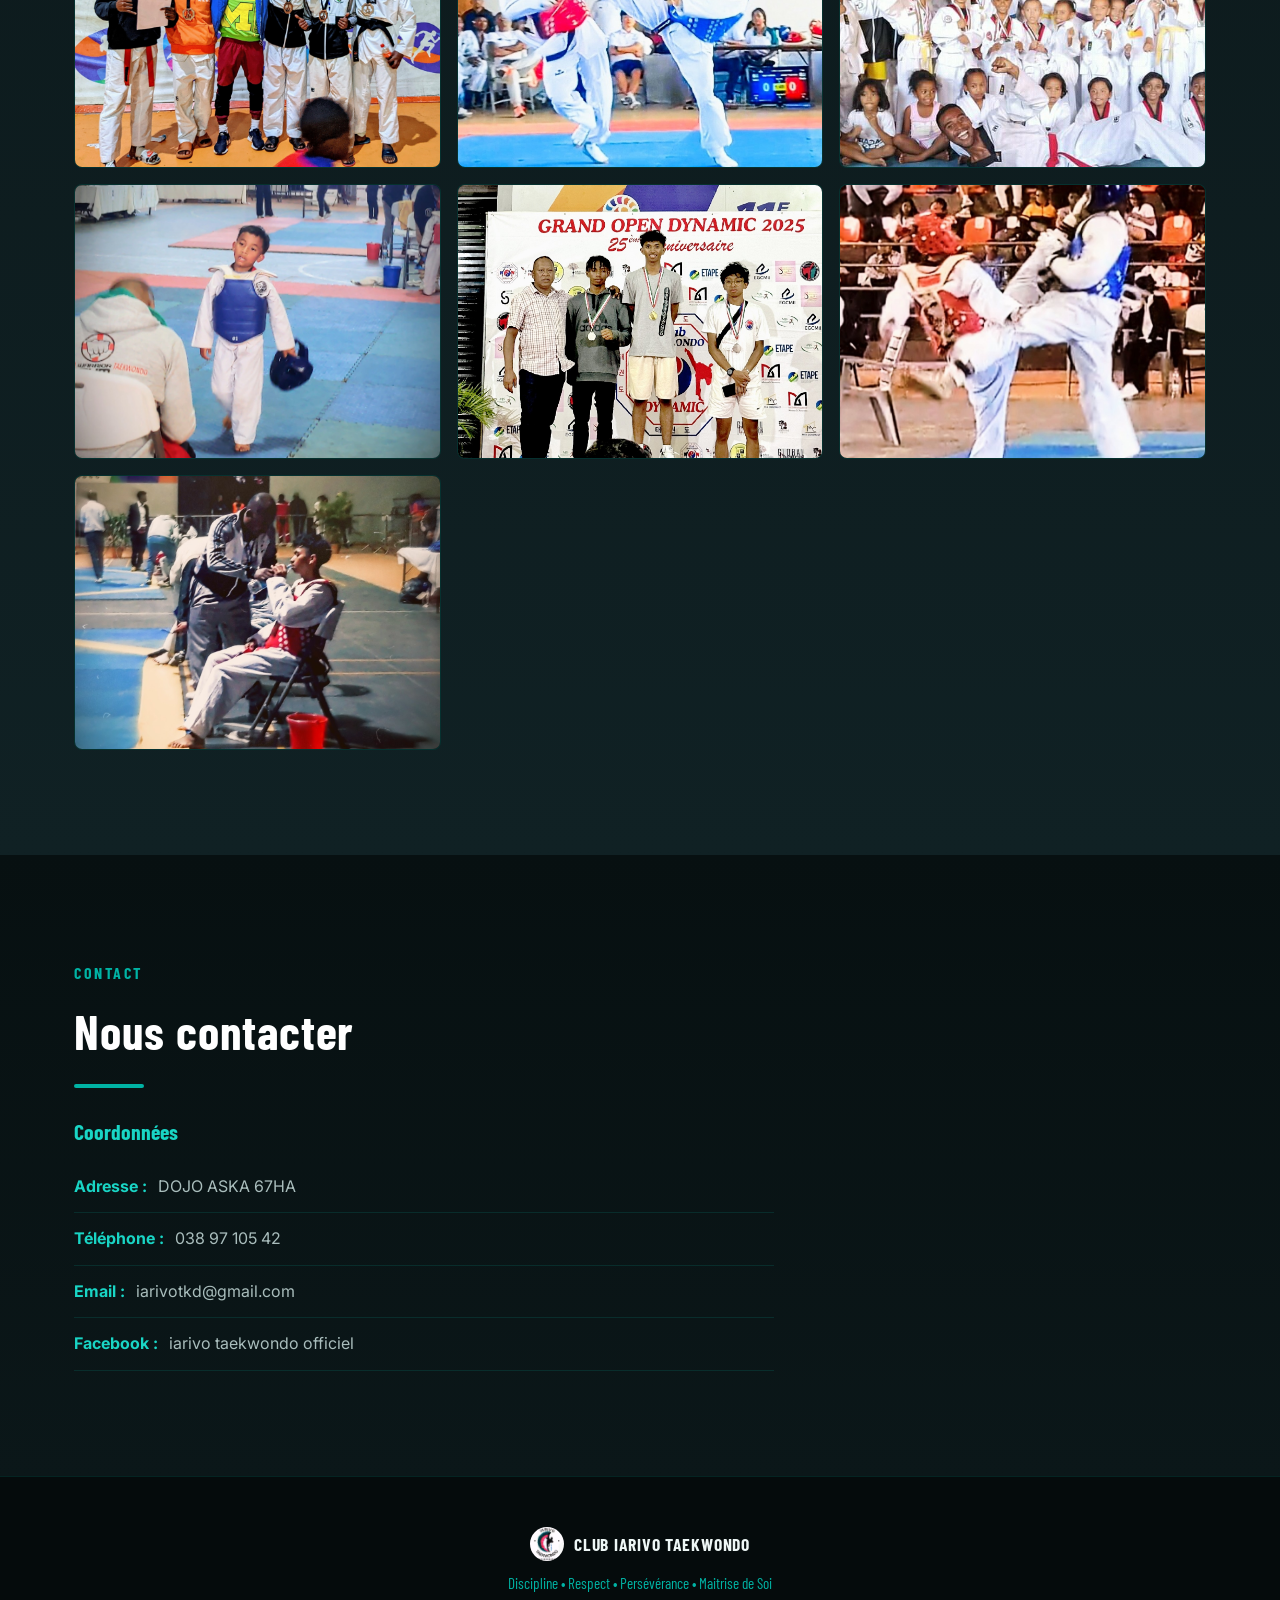
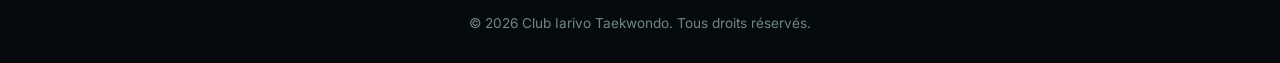
==== commit 413af0e2: "Update index.html" ====
--- a/index.html
+++ b/index.html
@@ -72,13 +72,9 @@
     </h1>
 
     <p class="hero__slogan">
-      Discipline
+      Un esprit
       <span>•</span>
-      Respect
-      <span>•</span>
-      Persévérance
-      <span>•</span>
-      Maitrise de Soi
+      Une famille   
     </p>
 
     <div class="hero__actions">
